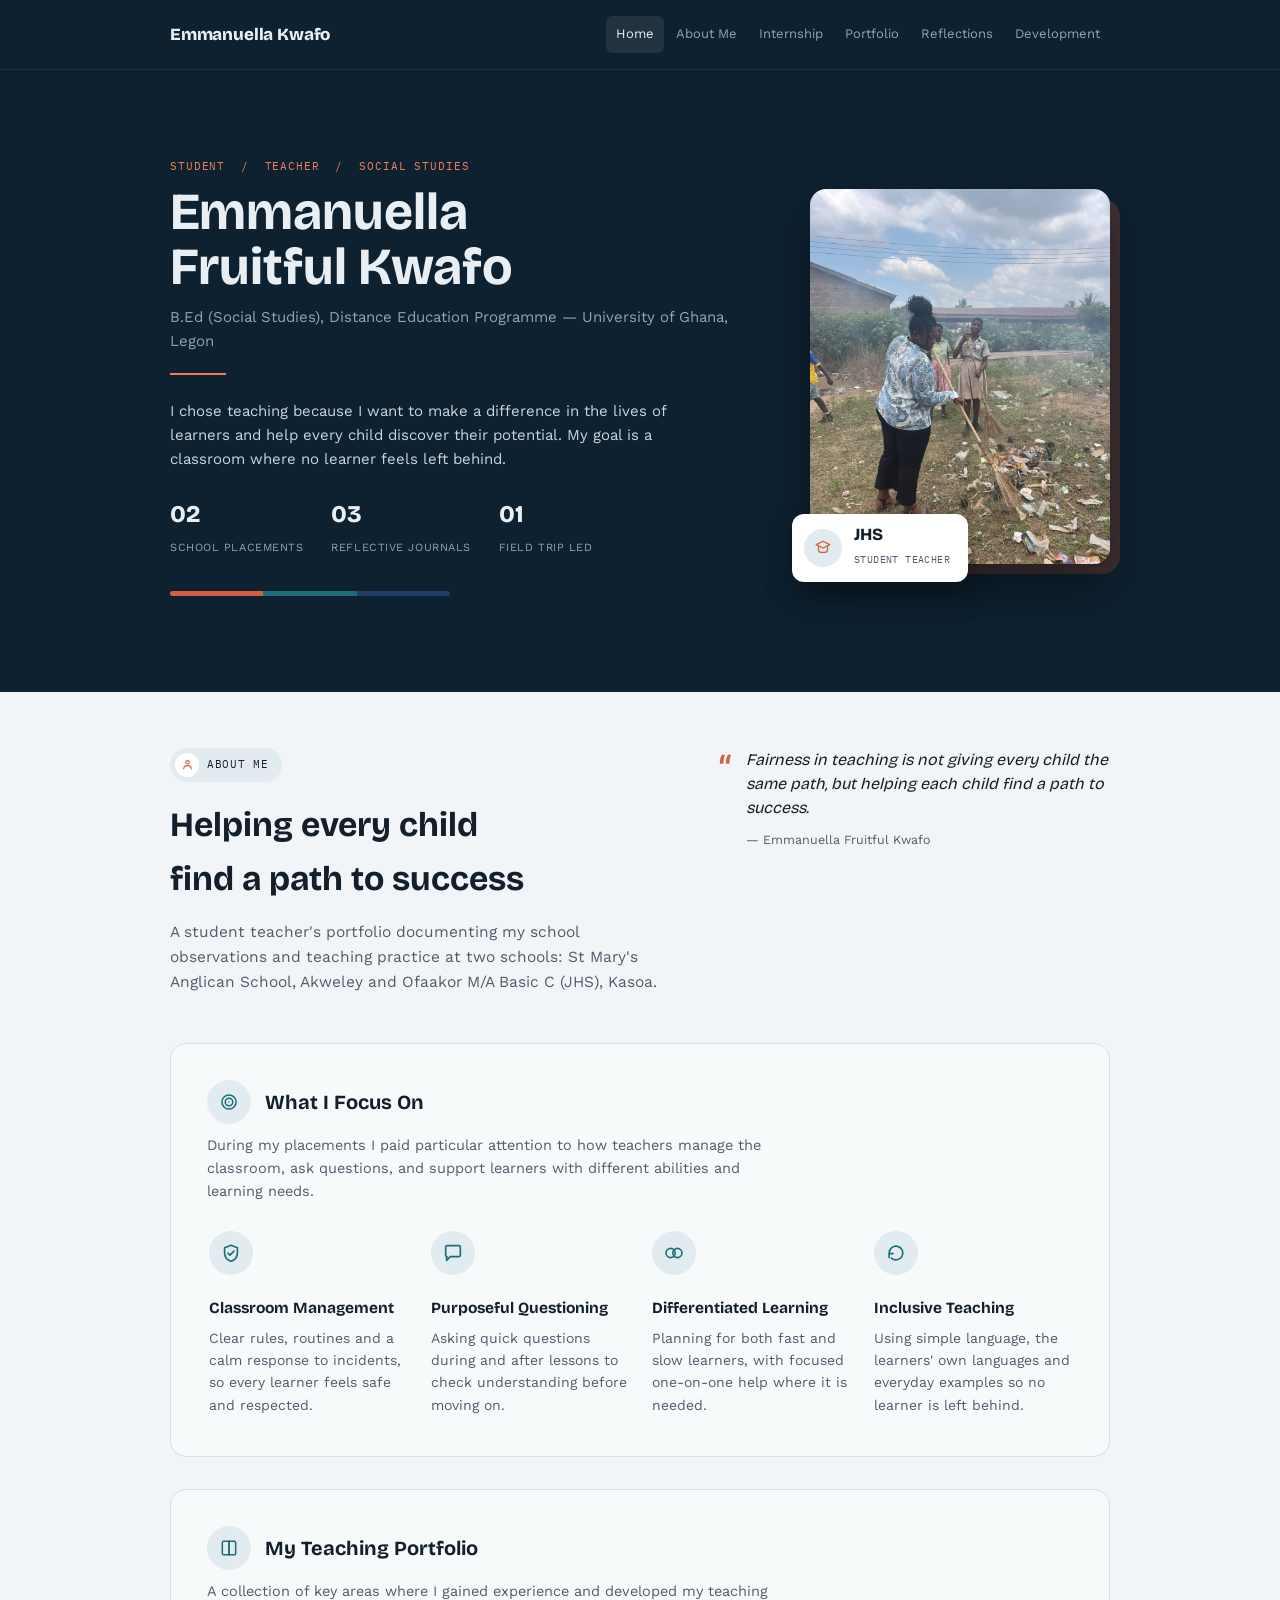
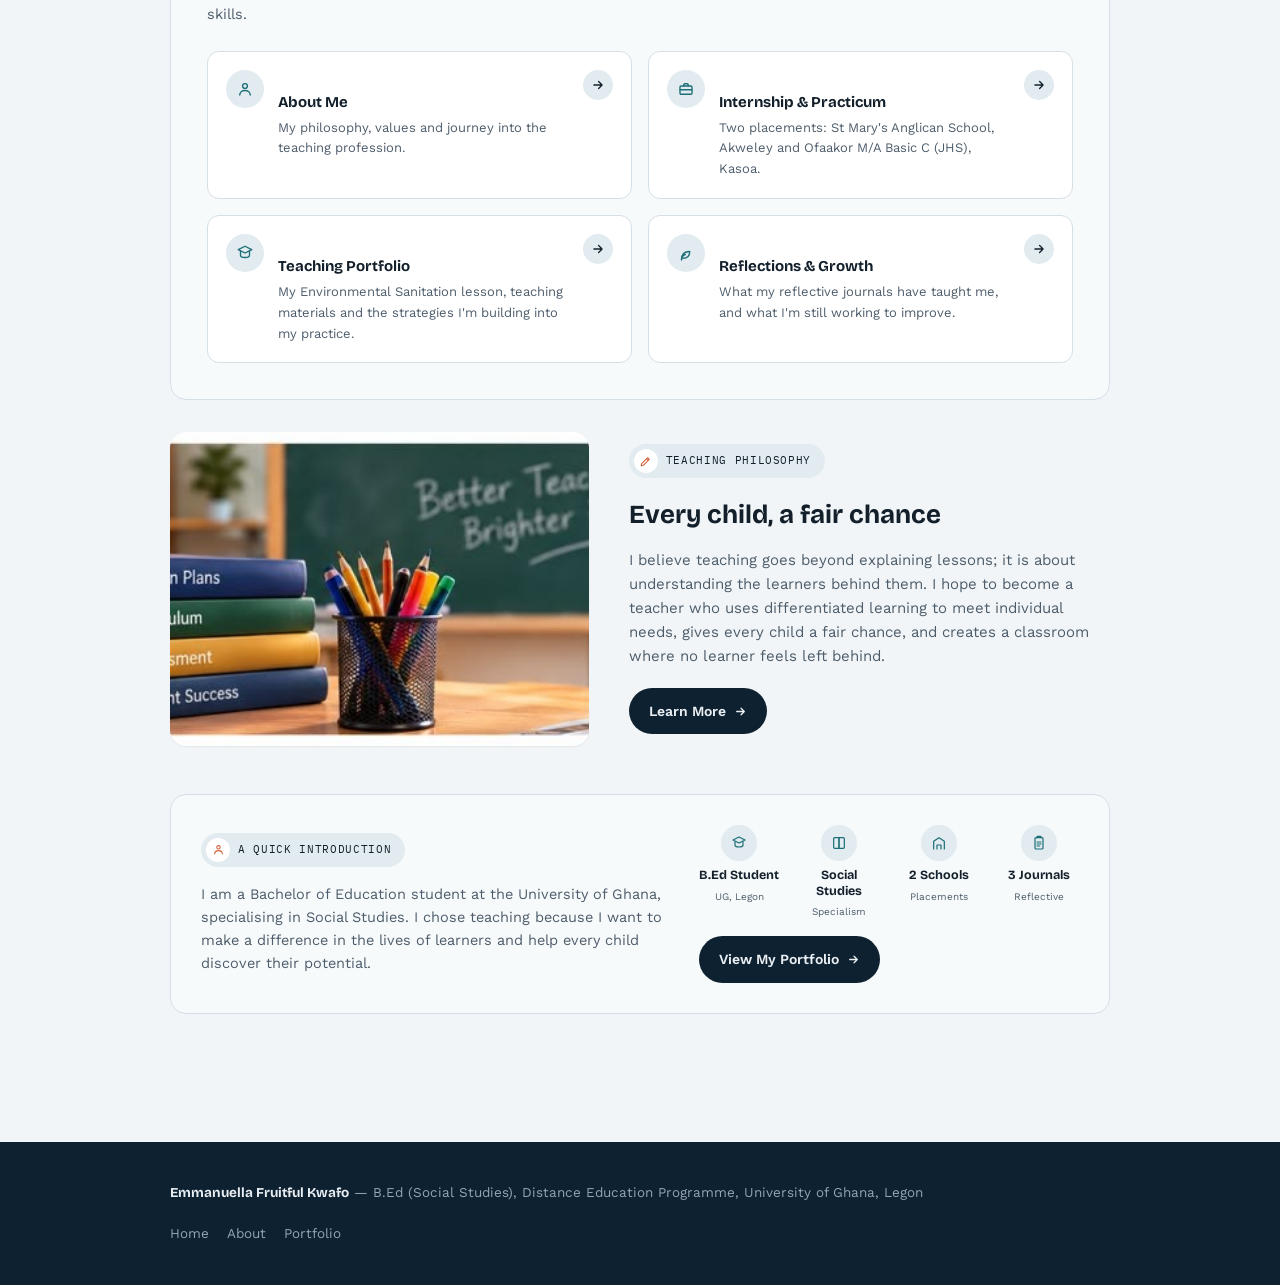
==== site/index.html @ 2ddaf3eb "First version of Emmanuella's portfolio" ====
<!doctype html>
<html lang="en">
<head>
<meta charset="UTF-8">
<meta name="viewport" content="width=device-width, initial-scale=1">
<title>Emmanuella Fruitful Kwafo — Home</title>
<meta name="description" content="Teaching e-portfolio of Emmanuella Fruitful Kwafo, B.Ed (Social Studies) student-teacher at the University of Ghana, Legon.">
<link rel="stylesheet" href="https://fonts.googleapis.com/css2?family=Bricolage+Grotesque:opsz,wght@12..96,500;12..96,700;12..96,800&family=Work+Sans:wght@400;500;600;700&family=IBM+Plex+Mono:wght@500&display=swap">
<link rel="stylesheet" href="styles.css">
</head>
<body>

<header class="site">
  <div class="container nav-row">
    <a class="brand" href="index.html">Emmanuella Kwafo</a>
    <button class="nav-toggle" id="navToggle" aria-expanded="false">Menu</button>
    <nav class="links" id="navLinks">
      <a href="index.html" class="active">Home</a>
      <a href="about.html">About Me</a>
      <a href="internship.html">Internship</a>
      <a href="portfolio.html">Portfolio</a>
      <a href="reflections.html">Reflections</a>
      <a href="development.html">Development</a>
    </nav>
  </div>
</header>

<section class="hero" id="siteHero">
  <div class="container hero-grid">
    <div>
      <span class="eyebrow">Student &nbsp;/&nbsp; Teacher &nbsp;/&nbsp; Social Studies</span>
      <h1>Emmanuella Fruitful Kwafo</h1>
      <p class="role">B.Ed (Social Studies), Distance Education Programme — University of Ghana, Legon</p>
      <div class="divider-rule"></div>
      <p class="pitch">I chose teaching because I want to make a difference in the lives of learners and help every child discover their potential. My goal is a classroom where no learner feels left behind.</p>
      <div class="stat-row">
        <div class="stat"><b>02</b><span>School Placements</span></div>
        <div class="stat"><b>03</b><span>Reflective Journals</span></div>
        <div class="stat"><b>01</b><span>Field Trip Led</span></div>
      </div>
      <div class="accentbar"><div style="background:var(--gold)"></div><div style="background:var(--green)"></div><div style="background:var(--maroon)"></div></div>
    </div>
    <div class="hero-photo-wrap">
      <img class="hero-photo" style="object-position:center 30%;" src="assets/clean-up-sweeping.jpg" alt="Emmanuella sweeping alongside a learner during an environmental sanitation field trip">
      <div class="hero-badge">
          <div class="badge-icon"><svg width="18" height="18" viewBox="0 0 24 24" fill="none" stroke="currentColor" stroke-width="1.8" stroke-linecap="round" stroke-linejoin="round"><path d="M12 3l9 4.5-9 4.5-9-4.5z"/><path d="M6 10v5c0 1.5 2.7 3 6 3s6-1.5 6-3v-5"/></svg></div>
          <div><b>JHS</b><span>Student Teacher</span></div>
        </div>
    </div>
  </div>
</section>

<main class="container home-page">
  <div class="page">

    <div class="block about-teaser-grid">
      <div>
        <div class="pill-eyebrow"><span class="pill-icon"><svg width="13" height="13" viewBox="0 0 24 24" fill="none" stroke="currentColor" stroke-width="2" stroke-linecap="round" stroke-linejoin="round"><circle cx="12" cy="8" r="3.2"/><path d="M5 20c0-3.5 3-6 7-6s7 2.5 7 6"/></svg></span>About Me</div>
        <h2 style="font-size:clamp(26px,4vw,34px);margin-bottom:14px;">Helping every child find a path to success</h2>
        <p style="color:var(--ink-muted);font-size:15.5px;max-width:56ch;">A student teacher's portfolio documenting my school observations and teaching practice at two schools: St Mary's Anglican School, Akweley and Ofaakor M/A Basic C (JHS), Kasoa.</p>
      </div>
      <div class="testimonial">
          <span class="quote-mark">&ldquo;</span>
          <div>
            <blockquote>Fairness in teaching is not giving every child the same path, but helping each child find a path to success.</blockquote>
            <cite>— Emmanuella Fruitful Kwafo</cite>
          </div>
        </div>
    </div>

    <div class="panel">
      <div class="panel-head">
        <div class="focus-icon"><svg width="20" height="20" viewBox="0 0 24 24" fill="none" stroke="currentColor" stroke-width="1.8" stroke-linecap="round" stroke-linejoin="round"><circle cx="12" cy="12" r="8.5"/><circle cx="12" cy="12" r="4.5"/><circle cx="12" cy="12" r=".8" fill="currentColor" stroke="none"/></svg></div>
        <h3>What I Focus On</h3>
      </div>
      <p class="panel-intro">During my placements I paid particular attention to how teachers manage the classroom, ask questions, and support learners with different abilities and learning needs.</p>
      <div class="focus-grid">
        <div class="focus-card">
          <div class="focus-icon"><svg width="22" height="22" viewBox="0 0 24 24" fill="none" stroke="currentColor" stroke-width="1.8" stroke-linecap="round" stroke-linejoin="round"><path d="M12 3.5l7 2.8v5.2c0 5-3 8.3-7 9.5-4-1.2-7-4.5-7-9.5V6.3z"/><path d="M8.8 12.2l2.1 2.1 4.3-4.3"/></svg></div>
          <h4>Classroom Management</h4>
          <p>Clear rules, routines and a calm response to incidents, so every learner feels safe and respected.</p>
        </div>
        <div class="focus-card">
          <div class="focus-icon"><svg width="22" height="22" viewBox="0 0 24 24" fill="none" stroke="currentColor" stroke-width="1.8" stroke-linecap="round" stroke-linejoin="round"><path d="M4 5.5A1.5 1.5 0 0 1 5.5 4h13A1.5 1.5 0 0 1 20 5.5v9A1.5 1.5 0 0 1 18.5 16H9l-4 4v-4H5.5A1.5 1.5 0 0 1 4 14.5z"/></svg></div>
          <h4>Purposeful Questioning</h4>
          <p>Asking quick questions during and after lessons to check understanding before moving on.</p>
        </div>
        <div class="focus-card">
          <div class="focus-icon"><svg width="22" height="22" viewBox="0 0 24 24" fill="none" stroke="currentColor" stroke-width="1.8" stroke-linecap="round" stroke-linejoin="round"><circle cx="8.3" cy="12" r="5"/><circle cx="15.7" cy="12" r="5"/></svg></div>
          <h4>Differentiated Learning</h4>
          <p>Planning for both fast and slow learners, with focused one-on-one help where it is needed.</p>
        </div>
        <div class="focus-card">
          <div class="focus-icon"><svg width="22" height="22" viewBox="0 0 24 24" fill="none" stroke="currentColor" stroke-width="1.8" stroke-linecap="round" stroke-linejoin="round"><path d="M4.5 12a7.5 7.5 0 1 1 2.4 5.5"/><path d="M4.5 17v-4.3h4.3"/></svg></div>
          <h4>Inclusive Teaching</h4>
          <p>Using simple language, the learners' own languages and everyday examples so no learner is left behind.</p>
        </div>
      </div>
    </div>

    <div class="panel">
      <div class="panel-head">
        <div class="focus-icon"><svg width="20" height="20" viewBox="0 0 24 24" fill="none" stroke="currentColor" stroke-width="1.8" stroke-linecap="round" stroke-linejoin="round"><path d="M4 5.5C4 4.7 4.7 4 5.5 4H12v16H5.5A1.5 1.5 0 0 1 4 18.5z"/><path d="M20 5.5c0-.8-.7-1.5-1.5-1.5H12v16h6.5a1.5 1.5 0 0 0 1.5-1.5z"/></svg></div>
        <h3>My Teaching Portfolio</h3>
      </div>
      <p class="panel-intro">A collection of key areas where I gained experience and developed my teaching skills.</p>
      <div class="link-grid">
        <a class="link-card" href="about.html">
          <div class="focus-icon"><svg width="18" height="18" viewBox="0 0 24 24" fill="none" stroke="currentColor" stroke-width="1.8" stroke-linecap="round" stroke-linejoin="round"><circle cx="12" cy="8" r="3.2"/><path d="M5 20c0-3.5 3-6 7-6s7 2.5 7 6"/></svg></div>
          <div class="link-body">
            <h4>About Me</h4>
            <p>My philosophy, values and journey into the teaching profession.</p>
          </div>
          <div class="link-arrow"><svg width="14" height="14" viewBox="0 0 24 24" fill="none" stroke="currentColor" stroke-width="2.2" stroke-linecap="round" stroke-linejoin="round"><path d="M5 12h13M13 6l6 6-6 6"/></svg></div>
        </a>
        <a class="link-card" href="internship.html">
          <div class="focus-icon"><svg width="18" height="18" viewBox="0 0 24 24" fill="none" stroke="currentColor" stroke-width="1.8" stroke-linecap="round" stroke-linejoin="round"><rect x="4" y="8" width="16" height="11" rx="1.5"/><path d="M9 8V6.5A1.5 1.5 0 0 1 10.5 5h3A1.5 1.5 0 0 1 15 6.5V8"/><path d="M4 13h16"/></svg></div>
          <div class="link-body">
            <h4>Internship &amp; Practicum</h4>
            <p>Two placements: St Mary's Anglican School, Akweley and Ofaakor M/A Basic C (JHS), Kasoa.</p>
          </div>
          <div class="link-arrow"><svg width="14" height="14" viewBox="0 0 24 24" fill="none" stroke="currentColor" stroke-width="2.2" stroke-linecap="round" stroke-linejoin="round"><path d="M5 12h13M13 6l6 6-6 6"/></svg></div>
        </a>
        <a class="link-card" href="portfolio.html">
          <div class="focus-icon"><svg width="18" height="18" viewBox="0 0 24 24" fill="none" stroke="currentColor" stroke-width="1.8" stroke-linecap="round" stroke-linejoin="round"><path d="M12 3l9 4.5-9 4.5-9-4.5z"/><path d="M6 10v5c0 1.5 2.7 3 6 3s6-1.5 6-3v-5"/></svg></div>
          <div class="link-body">
            <h4>Teaching Portfolio</h4>
            <p>My Environmental Sanitation lesson, teaching materials and the strategies I'm building into my practice.</p>
          </div>
          <div class="link-arrow"><svg width="14" height="14" viewBox="0 0 24 24" fill="none" stroke="currentColor" stroke-width="2.2" stroke-linecap="round" stroke-linejoin="round"><path d="M5 12h13M13 6l6 6-6 6"/></svg></div>
        </a>
        <a class="link-card" href="reflections.html">
          <div class="focus-icon"><svg width="18" height="18" viewBox="0 0 24 24" fill="none" stroke="currentColor" stroke-width="1.8" stroke-linecap="round" stroke-linejoin="round"><path d="M6 21c0-7 4-11 11-11 0 6-3 9-9 9"/><path d="M6 21c0-4 2-6 5-7"/></svg></div>
          <div class="link-body">
            <h4>Reflections &amp; Growth</h4>
            <p>What my reflective journals have taught me, and what I'm still working to improve.</p>
          </div>
          <div class="link-arrow"><svg width="14" height="14" viewBox="0 0 24 24" fill="none" stroke="currentColor" stroke-width="2.2" stroke-linecap="round" stroke-linejoin="round"><path d="M5 12h13M13 6l6 6-6 6"/></svg></div>
        </a>
      </div>
    </div>

    <div class="block philosophy-split">
      <img class="philosophy-photo" src="assets/philosophy-books-chalkboard.jpg" alt="Stack of teaching books, a pencil cup, and a chalkboard reading Better Teachers Brighter Futures">
      <div>
        <div class="pill-eyebrow"><span class="pill-icon"><svg width="13" height="13" viewBox="0 0 24 24" fill="none" stroke="currentColor" stroke-width="2" stroke-linecap="round" stroke-linejoin="round"><path d="M4 20l1-4L16 5l3 3L8 19l-4 1z"/><path d="M14 7l3 3"/></svg></span>Teaching Philosophy</div>
        <h3 style="font-size:clamp(22px,3.2vw,26px);margin-bottom:12px;">Every child, a fair chance</h3>
        <p style="color:var(--ink-muted);font-size:15px;max-width:52ch;margin-bottom:20px;">I believe teaching goes beyond explaining lessons; it is about understanding the learners behind them. I hope to become a teacher who uses differentiated learning to meet individual needs, gives every child a fair chance, and creates a classroom where no learner feels left behind.</p>
        <a class="btn-dark" href="about.html">Learn More <svg width="13" height="13" viewBox="0 0 24 24" fill="none" stroke="currentColor" stroke-width="2.4" stroke-linecap="round" stroke-linejoin="round"><path d="M5 12h13M13 6l6 6-6 6"/></svg></a>
      </div>
    </div>

    <div class="block intro-bar">
      <div class="intro-text">
        <div class="pill-eyebrow"><span class="pill-icon"><svg width="13" height="13" viewBox="0 0 24 24" fill="none" stroke="currentColor" stroke-width="2" stroke-linecap="round" stroke-linejoin="round"><circle cx="12" cy="8" r="3.2"/><path d="M5 20c0-3.5 3-6 7-6s7 2.5 7 6"/></svg></span>A Quick Introduction</div>
        <p style="font-size:14.5px;color:var(--ink-muted);max-width:56ch;">I am a Bachelor of Education student at the University of Ghana, specialising in Social Studies. I chose teaching because I want to make a difference in the lives of learners and help every child discover their potential.</p>
      </div>
      <div class="intro-side">
        <div class="mini-stats">
          <div class="mini-stat">
            <div class="focus-icon"><svg width="16" height="16" viewBox="0 0 24 24" fill="none" stroke="currentColor" stroke-width="1.8" stroke-linecap="round" stroke-linejoin="round"><path d="M12 3l9 4.5-9 4.5-9-4.5z"/><path d="M6 10v5c0 1.5 2.7 3 6 3s6-1.5 6-3v-5"/></svg></div>
            <b>B.Ed Student</b><span>UG, Legon</span>
          </div>
          <div class="mini-stat">
            <div class="focus-icon"><svg width="16" height="16" viewBox="0 0 24 24" fill="none" stroke="currentColor" stroke-width="1.8" stroke-linecap="round" stroke-linejoin="round"><path d="M4 5.5C4 4.7 4.7 4 5.5 4H12v16H5.5A1.5 1.5 0 0 1 4 18.5z"/><path d="M20 5.5c0-.8-.7-1.5-1.5-1.5H12v16h6.5a1.5 1.5 0 0 0 1.5-1.5z"/></svg></div>
            <b>Social Studies</b><span>Specialism</span>
          </div>
          <div class="mini-stat">
            <div class="focus-icon"><svg width="16" height="16" viewBox="0 0 24 24" fill="none" stroke="currentColor" stroke-width="1.8" stroke-linecap="round" stroke-linejoin="round"><path d="M4 21V9.5L12 4l8 5.5V21"/><path d="M9 21v-6h6v6"/></svg></div>
            <b>2 Schools</b><span>Placements</span>
          </div>
          <div class="mini-stat">
            <div class="focus-icon"><svg width="16" height="16" viewBox="0 0 24 24" fill="none" stroke="currentColor" stroke-width="1.8" stroke-linecap="round" stroke-linejoin="round"><rect x="6" y="4" width="12" height="17" rx="1.5"/><path d="M9 4V3a1 1 0 0 1 1-1h4a1 1 0 0 1 1 1v1"/><path d="M9 10.5h6M9 13.5h6M9 16.5h4"/></svg></div>
            <b>3 Journals</b><span>Reflective</span>
          </div>
        </div>
        <a class="btn-dark" href="portfolio.html">View My Portfolio <svg width="13" height="13" viewBox="0 0 24 24" fill="none" stroke="currentColor" stroke-width="2.4" stroke-linecap="round" stroke-linejoin="round"><path d="M5 12h13M13 6l6 6-6 6"/></svg></a>
      </div>
    </div>
  </div>
</main>

<footer class="site">
  <div class="container">
    <div><strong>Emmanuella Fruitful Kwafo</strong> — B.Ed (Social Studies), Distance Education Programme, University of Ghana, Legon</div>
    <div class="foot-links">
      <a href="index.html">Home</a>
      <a href="about.html">About</a>
      <a href="portfolio.html">Portfolio</a>
    </div>
  </div>
</footer>

<script>
(function(){
  var navToggle = document.getElementById("navToggle");
  var navEl = document.getElementById("navLinks");
  navToggle.addEventListener("click", function(){
    var open = navEl.classList.toggle("open");
    navToggle.setAttribute("aria-expanded", open ? "true" : "false");
  });
})();
</script>
</body>
</html>
---- site/styles.css ----
:root{
  --bg:#F1F5F7;
  --surface:#FFFFFF;
  --surface-2:#F7FAFB;
  --ink:#13202B;
  --ink-muted:#4E5D6B;
  --border:#D5DFE6;
  --gold:#D4603D;
  --green:#1D6E77;
  --maroon:#233D6B;
  --header-bg:#0E2131;
  --header-text:#E8EEF2;
  --header-text-muted:#93A5B4;
  --chip-bg:#E1EBF0;
  --shadow: 0 1px 2px rgba(20,18,10,.06);
  --font-display: "Bricolage Grotesque", system-ui, sans-serif;
  --font-body: "Work Sans", system-ui, sans-serif;
  --font-mono: "IBM Plex Mono", monospace;
}
@media (prefers-color-scheme: dark){
  :root:not([data-theme="light"]){
    --bg:#0D161C;
    --surface:#132029;
    --surface-2:#17262F;
    --ink:#E8EEF2;
    --ink-muted:#97A9B7;
    --border:#253844;
    --gold:#F07E5A;
    --green:#55B3BB;
    --maroon:#8FA9DA;
    --header-bg:#08121A;
    --header-text:#E8EEF2;
    --header-text-muted:#7F93A3;
    --chip-bg:#1B2C37;
    --shadow: 0 1px 2px rgba(0,0,0,.4);
  }
}
:root[data-theme="dark"]{
  --bg:#0D161C;
  --surface:#132029;
  --surface-2:#17262F;
  --ink:#E8EEF2;
  --ink-muted:#97A9B7;
  --border:#253844;
  --gold:#F07E5A;
  --green:#55B3BB;
  --maroon:#8FA9DA;
  --header-bg:#08121A;
  --header-text:#E8EEF2;
  --header-text-muted:#7F93A3;
  --chip-bg:#1B2C37;
  --shadow: 0 1px 2px rgba(0,0,0,.4);
}
*{box-sizing:border-box;}
html{scroll-behavior:smooth;}
body{
  margin:0;
  background:var(--bg);
  color:var(--ink);
  font-family:var(--font-body);
  line-height:1.6;
}
img{max-width:100%;}
a{color:inherit;}
[hidden]{display:none!important;}
.container{max-width:980px;margin:0 auto;padding-inline:20px;}
h1,h2,h3{font-family:var(--font-display);font-weight:700;text-wrap:balance;margin:0;}
p{margin:0;}
.eyebrow{
  font-family:var(--font-mono);
  font-size:11px;
  letter-spacing:.08em;
  text-transform:uppercase;
}

/* header */
header.site{
  background:var(--header-bg);
  color:var(--header-text);
  position:sticky;
  top:0;
  z-index:20;
  border-bottom:1px solid rgba(255,255,255,.08);
}
.nav-row{
  display:flex;
  align-items:center;
  justify-content:space-between;
  padding-block:16px;
  gap:16px;
}
.brand{
  font-family:var(--font-display);
  font-weight:800;
  font-size:17px;
  letter-spacing:-.01em;
  text-decoration:none;
  color:var(--header-text);
  white-space:nowrap;
}
nav.links{display:flex;gap:2px;flex-wrap:nowrap;}
nav.links a{
  font-size:13px;
  text-decoration:none;
  color:var(--header-text-muted);
  padding:8px 10px;
  border-radius:6px;
  white-space:nowrap;
  transition:color .15s, background .15s;
}
nav.links a:hover{color:var(--header-text);}
nav.links a.active{color:var(--header-text);background:rgba(255,255,255,.08);}
.nav-toggle{
  display:none;
  background:none;
  border:1px solid rgba(255,255,255,.2);
  color:var(--header-text);
  border-radius:6px;
  padding:8px 10px;
  font-size:13px;
  font-family:var(--font-mono);
}
@media (max-width:900px){
  nav.links{
    display:none;
    width:100%;
    flex-direction:column;
    flex-wrap:wrap;
    gap:2px;
    padding-bottom:14px;
  }
  nav.links a{white-space:normal;}
  nav.links.open{display:flex;}
  .nav-toggle{display:block;}
  .nav-row{flex-wrap:wrap;}
}

/* hero */
.hero{
  background:var(--header-bg);
  color:var(--header-text);
  padding-block:clamp(48px,8vw,88px) clamp(56px,9vw,96px);
  overflow:clip;
}
.hero-grid{
  display:grid;
  grid-template-columns:1.15fr auto;
  gap:clamp(32px,6vw,64px);
  align-items:center;
}
@media (max-width:700px){.hero-grid{grid-template-columns:1fr;}.hero-photo-wrap{order:-1;margin-inline:auto;}}
.hero-photo-wrap{
  position:relative;
  width:min(300px,72vw);
  flex-shrink:0;
}
.hero-photo-wrap::before{
  content:"";
  position:absolute;
  inset:10px -10px -10px 10px;
  background:color-mix(in srgb, var(--gold) 25%, transparent);
  border-radius:18px;
  z-index:0;
}
.hero-photo{
  position:relative;
  z-index:1;
  display:block;
  width:100%;
  aspect-ratio:4/5;
  object-fit:cover;
  object-position:top center;
  border-radius:16px;
  box-shadow:0 24px 48px rgba(0,0,0,.4);
}
.hero-badge{
  position:absolute;
  z-index:2;
  left:-18px;
  bottom:-18px;
  display:flex;
  align-items:center;
  gap:12px;
  background:var(--surface);
  color:var(--ink);
  padding:12px 18px 12px 12px;
  border-radius:12px;
  box-shadow:0 14px 28px rgba(0,0,0,.3);
  max-width:210px;
}
.hero-badge .badge-icon{
  width:38px;height:38px;border-radius:50%;flex-shrink:0;
  background:var(--chip-bg);color:var(--gold);
  display:flex;align-items:center;justify-content:center;
}
.hero-badge b{display:block;font-family:var(--font-display);font-size:17px;font-weight:800;line-height:1.1;}
.hero-badge span{font-size:10px;font-family:var(--font-mono);text-transform:uppercase;letter-spacing:.04em;color:var(--ink-muted);}
.hero .eyebrow{color:#F07E5A;margin-bottom:10px;display:block;}
.hero h1{font-size:clamp(32px,5.5vw,52px);line-height:1.05;margin-bottom:10px;}
.hero .role{font-size:15px;color:var(--header-text-muted);margin-bottom:20px;}
.hero .pitch{max-width:56ch;font-size:15px;color:#CBD6DE;margin-bottom:24px;}
.divider-rule{height:2px;width:56px;background:#F07E5A;margin-bottom:24px;}
.stat-row{display:flex;gap:28px;flex-wrap:wrap;}
.stat b{display:block;font-family:var(--font-display);font-size:24px;font-weight:800;}
.stat span{font-size:11px;color:var(--header-text-muted);text-transform:uppercase;letter-spacing:.05em;}
.accentbar{display:flex;height:5px;margin-top:32px;border-radius:3px;overflow:hidden;max-width:280px;}
.accentbar div{flex:1;}

/* page body */
main{padding-block:56px 80px;}
.page-head{margin-bottom:40px;max-width:70ch;}
.page-head .eyebrow{color:var(--gold);margin-bottom:10px;display:block;}
.page-head h2{font-size:clamp(26px,4vw,34px);margin-bottom:12px;}
.page-head p{color:var(--ink-muted);font-size:15.5px;}

.block{margin-bottom:48px;}
.block h3{font-size:19px;margin-bottom:14px;}
.block .body-text{max-width:68ch;color:var(--ink);font-size:15.5px;}
.block .body-text + .body-text{margin-top:14px;}
.pull{
  border-left:3px solid var(--gold);
  padding:2px 0 2px 20px;
  margin:20px 0;
  max-width:60ch;
  font-family:var(--font-display);
  font-weight:500;
  font-size:19px;
  line-height:1.45;
  color:var(--ink);
}

.two-col{display:grid;grid-template-columns:1fr 1fr;gap:32px;}
@media (max-width:700px){.two-col{grid-template-columns:1fr;}}
.card{
  background:var(--surface);
  border:1px solid var(--border);
  border-radius:10px;
  padding:22px 24px;
  box-shadow:var(--shadow);
}
.card h4{font-family:var(--font-display);font-size:16px;margin:0 0 8px;font-weight:700;}
.card p{font-size:14.5px;color:var(--ink-muted);}

ul.plain{margin:0;padding:0;list-style:none;display:flex;flex-direction:column;gap:10px;}
ul.plain li{
  font-size:15px;
  padding-left:20px;
  position:relative;
}
ul.plain li::before{
  content:"";
  position:absolute;left:0;top:9px;
  width:6px;height:6px;border-radius:50%;
  background:var(--green);
}

.chip-row{display:flex;flex-wrap:wrap;gap:8px;}
.chip{
  font-family:var(--font-mono);
  font-size:12px;
  background:var(--chip-bg);
  border:1px solid var(--border);
  padding:6px 12px;
  border-radius:20px;
  color:var(--ink);
}

.grid-cards{display:grid;grid-template-columns:repeat(auto-fill,minmax(220px,1fr));gap:18px;}

.focus-grid{display:grid;grid-template-columns:repeat(auto-fit,minmax(200px,1fr));gap:20px;}
.focus-card{padding:4px 2px;}
.focus-icon{
  width:44px;height:44px;
  border-radius:50%;
  background:var(--chip-bg);
  display:flex;align-items:center;justify-content:center;
  margin-bottom:16px;
  color:var(--green);
}
.focus-card h4{font-family:var(--font-display);font-size:15.5px;margin-bottom:6px;}
.focus-card p{font-size:14px;color:var(--ink-muted);}

/* home redesign */
.home-page{--ink-muted:#4E5D6B;}
@media (prefers-color-scheme: dark){:root:not([data-theme="light"]) .home-page{--ink-muted:#97A9B7;}}
:root[data-theme="dark"] .home-page{--ink-muted:#97A9B7;}
.pill-eyebrow{
  display:inline-flex;align-items:center;gap:8px;
  background:var(--chip-bg);
  border-radius:20px;
  padding:5px 14px 5px 5px;
  font-family:var(--font-mono);
  font-size:11px;letter-spacing:.06em;text-transform:uppercase;
  color:var(--ink);
  margin-bottom:16px;
}
.pill-eyebrow .pill-icon{
  width:24px;height:24px;border-radius:50%;
  background:var(--surface);
  display:flex;align-items:center;justify-content:center;
  color:var(--gold);
}
.panel{
  background:var(--surface-2);
  border:1px solid var(--border);
  border-radius:16px;
  padding:clamp(24px,4vw,36px);
  margin-bottom:32px;
}
.panel-head{display:flex;align-items:center;gap:14px;margin-bottom:10px;}
.panel-head .focus-icon{margin-bottom:0;flex-shrink:0;}
.panel-head h3{font-size:20px;}
.panel-intro{color:var(--ink-muted);font-size:14.5px;max-width:64ch;margin-bottom:24px;}
.testimonial{display:flex;gap:14px;align-items:flex-start;}
.testimonial .quote-mark{font-family:var(--font-display);font-size:42px;color:var(--gold);line-height:.6;flex-shrink:0;margin-top:10px;}
.testimonial blockquote{margin:0;font-family:var(--font-display);font-style:italic;font-size:16px;line-height:1.5;color:var(--ink);}
.testimonial cite{display:block;margin-top:10px;font-style:normal;font-size:12.5px;color:var(--ink-muted);}
.about-teaser-grid{display:grid;grid-template-columns:1.3fr 1fr;gap:40px;align-items:start;}
@media (max-width:760px){.about-teaser-grid{grid-template-columns:1fr;}}
.link-grid{display:grid;grid-template-columns:1fr 1fr;gap:16px;}
@media (max-width:700px){.link-grid{grid-template-columns:1fr;}}
.link-card{
  display:flex;align-items:flex-start;gap:14px;
  background:var(--surface);border:1px solid var(--border);border-radius:12px;
  padding:18px;text-decoration:none;color:inherit;
  transition:border-color .15s;
}
.link-card:hover{border-color:var(--gold);}
.link-card .focus-icon{margin-bottom:0;flex-shrink:0;width:38px;height:38px;}
.link-card .link-body{flex:1;}
.link-card .link-body h4{font-family:var(--font-display);font-size:15px;margin-bottom:4px;font-weight:700;}
.link-card .link-body p{font-size:13px;color:var(--ink-muted);}
.link-card .link-arrow{
  width:30px;height:30px;border-radius:50%;background:var(--chip-bg);
  display:flex;align-items:center;justify-content:center;color:var(--ink);flex-shrink:0;
}
.philosophy-split{display:grid;grid-template-columns:1fr 1.15fr;gap:40px;align-items:center;}
@media (max-width:700px){.philosophy-split{grid-template-columns:1fr;}}
.philosophy-photo{width:100%;aspect-ratio:4/3;object-fit:cover;border-radius:16px;box-shadow:var(--shadow);display:block;}
.philosophy-photo.is-placeholder{
  display:flex;align-items:center;justify-content:center;flex-direction:column;gap:8px;
  background:var(--chip-bg);color:var(--ink-muted);font-family:var(--font-mono);font-size:11px;text-transform:uppercase;letter-spacing:.05em;text-align:center;padding:20px;
}
.btn-dark{
  display:inline-flex;align-items:center;gap:8px;
  background:var(--header-bg);color:var(--header-text);
  font-family:var(--font-body);font-weight:600;font-size:14px;
  padding:12px 20px;border-radius:24px;text-decoration:none;
  transition:opacity .15s;
}
.btn-dark:hover{opacity:.85;}
.intro-bar{
  display:flex;flex-wrap:wrap;gap:28px;align-items:center;justify-content:space-between;
  background:var(--surface-2);border:1px solid var(--border);border-radius:16px;
  padding:clamp(22px,4vw,30px);
}
.intro-bar .intro-text{flex:2;min-width:260px;}
.intro-bar .intro-side{display:flex;flex-direction:column;gap:16px;align-items:flex-start;}
.mini-stats{display:flex;gap:20px;flex-wrap:wrap;}
.mini-stat{display:flex;flex-direction:column;align-items:center;gap:6px;text-align:center;width:80px;}
.mini-stat .focus-icon{width:36px;height:36px;margin-bottom:0;}
.mini-stat b{font-family:var(--font-display);font-size:12.5px;font-weight:700;line-height:1.25;}
.mini-stat span{font-size:10px;color:var(--ink-muted);}
.tagline-script{
  font-family:"Caveat",cursive;
  font-weight:700;
  font-size:clamp(22px,3vw,28px);
  color:var(--gold);
  line-height:1.1;
  margin-top:18px;
}
.signature{
  font-family:"Caveat",cursive;
  font-weight:700;
  font-size:26px;
  color:var(--gold);
  margin-top:16px;
}
.photo-ticks{position:absolute;top:-10px;right:-30px;color:var(--gold);opacity:.85;}

.stat-trio{display:flex;}
.stat-trio-item{flex:1;display:flex;flex-direction:column;align-items:center;gap:8px;text-align:center;padding:0 12px;border-right:1px solid var(--border);}
.stat-trio-item:last-child{border-right:none;}
.stat-trio-item .focus-icon{margin-bottom:0;}
.stat-trio-item b{font-family:var(--font-display);font-size:16px;font-weight:700;}
.stat-trio-item span{font-size:11.5px;color:var(--ink-muted);}

.skill-grid{display:grid;grid-template-columns:1fr 1fr;gap:10px;}
@media (max-width:500px){.skill-grid{grid-template-columns:1fr;}}
.skill-chip{display:inline-flex;align-items:center;gap:10px;background:var(--chip-bg);border-radius:24px;padding:6px 16px 6px 6px;font-size:13.5px;}
.skill-chip .chip-ico{width:26px;height:26px;border-radius:50%;background:var(--surface);display:flex;align-items:center;justify-content:center;color:var(--gold);flex-shrink:0;}

.edu-row{display:flex;flex-wrap:wrap;gap:32px;align-items:center;}
.edu-row .edu-info{display:flex;gap:14px;align-items:flex-start;flex:1;min-width:220px;}
.edu-row .edu-info .focus-icon{width:48px;height:48px;flex-shrink:0;margin-bottom:0;}
.edu-row .edu-info h4{font-family:var(--font-display);font-size:16px;margin-bottom:4px;}
.edu-row .edu-info p{font-size:13.5px;color:var(--ink-muted);line-height:1.5;}
.edu-row .testimonial{flex:1.2;min-width:240px;border-left:1px solid var(--border);padding-left:28px;}
@media (max-width:640px){.edu-row .testimonial{border-left:none;padding-left:0;}}

.page-head-split{display:flex;flex-wrap:wrap;justify-content:space-between;align-items:center;gap:24px;margin-bottom:40px;}
.page-head-split .head-text{flex:1;min-width:260px;}
.page-head-split .head-text h2{font-size:clamp(28px,4.4vw,38px);margin:12px 0 14px;}
.page-head-split .head-text p{color:var(--ink-muted);font-size:15px;max-width:60ch;}
.icon-blob{
  position:relative;
  background:var(--chip-bg);
  border-radius:42% 58% 63% 37% / 41% 44% 56% 59%;
  width:150px;height:130px;
  flex-shrink:0;
  display:flex;align-items:center;justify-content:center;
  color:var(--ink);
}

.profile-card{display:grid;grid-template-columns:1fr 1fr;gap:32px;align-items:stretch;background:var(--surface-2);border:1px solid var(--border);border-radius:16px;padding:clamp(22px,4vw,30px);margin-bottom:32px;}
@media (max-width:700px){.profile-card{grid-template-columns:1fr;}}
.profile-card h3{font-size:20px;margin:10px 0 2px;}
.profile-card .profile-sub{font-size:13.5px;color:var(--ink-muted);}
.profile-list{display:flex;flex-direction:column;gap:14px;margin-top:18px;padding-top:18px;border-top:1px solid var(--border);}
.profile-list .info-row{display:flex;align-items:center;gap:12px;}
.profile-list .info-row .focus-icon{width:32px;height:32px;margin-bottom:0;flex-shrink:0;}
.profile-list .info-row .label{font-size:10.5px;color:var(--ink-muted);text-transform:uppercase;letter-spacing:.04em;display:block;}
.profile-list .info-row .value{font-size:14px;font-weight:600;}
.photo-quote{position:relative;border-radius:14px;overflow:hidden;min-height:220px;}
.photo-quote img{width:100%;height:100%;object-fit:cover;display:block;}
.photo-quote.is-placeholder{
  background:var(--chip-bg);display:flex;flex-direction:column;align-items:center;justify-content:center;gap:8px;
  color:var(--ink-muted);font-family:var(--font-mono);font-size:11px;text-transform:uppercase;letter-spacing:.05em;text-align:center;padding:20px;
}
.photo-quote .quote-overlay{
  position:absolute;left:0;right:0;bottom:0;
  background:linear-gradient(0deg, rgba(8,18,26,.88), rgba(8,18,26,0));
  padding:28px 18px 16px;
  color:#EEF3F6;
  font-family:var(--font-display);font-style:italic;font-size:13.5px;line-height:1.5;
}

.page-photo-hero{display:grid;grid-template-columns:1fr 300px;gap:40px;align-items:center;margin-bottom:40px;}
@media (max-width:760px){.page-photo-hero{grid-template-columns:1fr;}.page-photo-hero .photo-col{order:-1;margin-inline:auto;}}
.page-photo-hero .photo-col{position:relative;width:100%;max-width:300px;}
.page-hero-photo{width:100%;aspect-ratio:4/5;object-fit:cover;object-position:top center;border-radius:16px;box-shadow:var(--shadow);display:block;}
.page-hero-photo.is-placeholder{display:flex;flex-direction:column;align-items:center;justify-content:center;gap:8px;background:var(--chip-bg);color:var(--ink-muted);font-family:var(--font-mono);font-size:11px;text-transform:uppercase;letter-spacing:.05em;text-align:center;padding:20px;}

.panel-with-photo{display:flex;flex-wrap:wrap;gap:28px;align-items:flex-start;}
.panel-with-photo .panel-main{flex:2;min-width:260px;}
.panel-with-photo .panel-photo{flex:1;min-width:160px;max-width:220px;border-radius:14px;overflow:hidden;aspect-ratio:4/3;box-shadow:var(--shadow);}
.panel-with-photo .panel-photo img{width:100%;height:100%;object-fit:cover;display:block;}

.evidence-grid{display:grid;grid-template-columns:repeat(auto-fit,minmax(150px,1fr));gap:16px;}
.video-feature{display:flex;flex-wrap:wrap;gap:28px;align-items:center;}
.video-feature video{flex:3;min-width:260px;width:100%;aspect-ratio:16/9;border-radius:14px;background:#000;box-shadow:var(--shadow);display:block;}
.video-feature .video-caption{flex:2;min-width:220px;}
.video-feature .evidence-tag{display:block;font-family:var(--font-mono);font-size:11px;text-transform:uppercase;letter-spacing:.05em;color:var(--ink-muted);margin-bottom:10px;}

.evidence-card{background:var(--surface);border:1px solid var(--border);border-radius:12px;overflow:hidden;box-shadow:var(--shadow);}
.evidence-card .evidence-photo{width:100%;aspect-ratio:4/3;object-fit:cover;display:block;}
.evidence-card .evidence-photo.is-placeholder{
  display:flex;flex-direction:column;align-items:center;justify-content:center;gap:6px;
  background:var(--chip-bg);color:var(--ink-muted);font-family:var(--font-mono);font-size:10px;text-transform:uppercase;letter-spacing:.05em;text-align:center;padding:14px;
}
.evidence-card .evidence-body{padding:14px 16px;}
.evidence-card .evidence-body h4{font-family:var(--font-display);font-size:14.5px;margin-bottom:2px;}
.evidence-card .evidence-body .evidence-tag{font-size:12px;color:var(--ink-muted);margin-bottom:12px;display:block;}
.evidence-card .evidence-view{
  display:inline-flex;align-items:center;justify-content:center;gap:6px;width:100%;
  background:var(--chip-bg);color:var(--ink);font-size:12.5px;font-weight:600;
  padding:8px;border-radius:8px;text-decoration:none;box-sizing:border-box;
}

.toolkit-cloud{position:relative;background:var(--chip-bg);border-radius:12px;padding:20px 22px 60px;}
.toolkit-cloud .tagline-script{position:absolute;right:22px;bottom:14px;margin-top:0;text-align:right;}

.growth-split{display:grid;grid-template-columns:1.3fr 1fr;gap:28px;align-items:stretch;}
@media (max-width:760px){.growth-split{grid-template-columns:1fr;}}
.growth-photo{width:100%;height:100%;min-height:220px;object-fit:cover;border-radius:14px;box-shadow:var(--shadow);display:block;}
.growth-photo.is-placeholder{display:flex;flex-direction:column;align-items:center;justify-content:center;gap:8px;background:var(--chip-bg);color:var(--ink-muted);font-family:var(--font-mono);font-size:11px;text-transform:uppercase;letter-spacing:.05em;text-align:center;padding:20px;}
.quote-box{background:var(--chip-bg);border-radius:10px;padding:18px 20px;margin-top:18px;}
.quote-box p{font-family:var(--font-display);font-style:italic;font-size:14.5px;line-height:1.5;color:var(--ink);margin-bottom:8px;}
.quote-box span{font-size:12px;color:var(--ink-muted);}

.icon-pastel-1{background:color-mix(in srgb, var(--green) 20%, var(--surface));color:var(--green);}
.icon-pastel-2{background:color-mix(in srgb, var(--gold) 22%, var(--surface));color:var(--gold);}
.icon-pastel-3{background:color-mix(in srgb, var(--maroon) 20%, var(--surface));color:var(--maroon);}

.reflect-hero-side{display:flex;align-items:center;gap:16px;}
.reflect-quote{font-family:"Caveat",cursive;font-weight:700;font-size:21px;color:var(--gold);line-height:1.25;text-align:center;max-width:150px;transform:rotate(-4deg);flex-shrink:0;}

.journal-card{background:var(--surface);border:1px solid var(--border);border-radius:12px;padding:18px;}
.week-badge{display:inline-block;font-family:var(--font-mono);font-size:10px;font-weight:700;text-transform:uppercase;letter-spacing:.04em;padding:4px 10px;border-radius:20px;margin-bottom:12px;}
.journal-card h4{font-family:var(--font-display);font-size:15px;margin-bottom:8px;}
.journal-card p{font-size:13.5px;color:var(--ink-muted);margin-bottom:14px;}
.journal-date{display:flex;align-items:center;gap:6px;font-size:11.5px;color:var(--ink-muted);}

.flanked-quote{display:flex;align-items:center;gap:24px;}
.flanked-quote .leaf-deco{color:var(--gold);opacity:.8;flex-shrink:0;}
.flanked-quote .blob-deco{
  width:70px;height:70px;flex-shrink:0;position:relative;
  background:var(--chip-bg);border-radius:42% 58% 63% 37% / 41% 44% 56% 59%;
}
.flanked-quote .blob-deco .photo-ticks{top:-10px;right:-16px;}
@media (max-width:600px){.flanked-quote{flex-wrap:wrap;justify-content:center;}}

.numbered-list{display:flex;flex-direction:column;gap:20px;}
.numbered-item{display:flex;gap:16px;align-items:flex-start;}
.numbered-item .num-badge{width:40px;height:40px;border-radius:50%;background:var(--chip-bg);display:flex;align-items:center;justify-content:center;font-family:var(--font-display);font-weight:700;font-size:14px;color:var(--gold);flex-shrink:0;}
.numbered-item h4{font-family:var(--font-display);font-size:15px;margin-bottom:4px;}
.numbered-item p{font-size:13.5px;color:var(--ink-muted);}

.progress-list{display:flex;flex-direction:column;gap:14px;}
.progress-item{display:flex;gap:14px;align-items:flex-start;background:var(--surface);border:1px solid var(--border);border-radius:10px;padding:14px 16px;}
.progress-item .focus-icon{width:40px;height:40px;flex-shrink:0;margin-bottom:0;}
.progress-item .progress-body{flex:1;display:flex;justify-content:space-between;gap:12px;align-items:flex-start;flex-wrap:wrap;}
.progress-item .progress-text h4{font-family:var(--font-display);font-size:14.5px;margin-bottom:4px;}
.progress-item .progress-text p{font-size:13px;color:var(--ink-muted);}
.status-pill{display:inline-block;font-size:11px;font-weight:700;padding:5px 12px;border-radius:16px;white-space:nowrap;flex-shrink:0;}
.status-pill.in-progress{background:color-mix(in srgb, var(--gold) 25%, var(--surface));color:var(--gold);}
.status-pill.completed{background:color-mix(in srgb, var(--green) 25%, var(--surface));color:var(--green);}

.growth-mindset{background:var(--chip-bg);}
.growth-mindset blockquote{font-family:var(--font-display);font-style:italic;font-size:15px;line-height:1.55;color:var(--ink);max-width:52ch;}

.foundation-card{display:flex;gap:16px;align-items:flex-start;background:var(--surface);border:1px solid var(--border);border-radius:12px;padding:20px;}
.foundation-card .focus-icon{width:46px;height:46px;flex-shrink:0;margin-bottom:0;}
.foundation-card h4{font-family:var(--font-display);font-size:15.5px;margin-bottom:3px;}
.foundation-card .foundation-sub{font-size:13px;color:var(--ink-muted);margin-bottom:10px;}
.foundation-card p{font-size:13.5px;color:var(--ink-muted);line-height:1.5;}

.about-split{display:grid;grid-template-columns:260px 1fr;gap:40px;align-items:start;margin-bottom:52px;}
@media (max-width:700px){.about-split{grid-template-columns:1fr;}}
.about-photo{width:100%;aspect-ratio:4/5;object-fit:cover;object-position:top center;border-radius:14px;box-shadow:var(--shadow);display:block;}
.about-greet h3{font-family:var(--font-display);font-weight:700;font-size:clamp(24px,3.4vw,30px);margin-bottom:12px;}
.about-connect{margin-top:16px;}
.about-connect .connect-label{font-family:var(--font-mono);font-size:11px;text-transform:uppercase;letter-spacing:.05em;color:var(--gold);margin-bottom:6px;display:block;}

.info-grid{display:grid;grid-template-columns:repeat(auto-fit,minmax(190px,1fr));gap:14px;}
.info-item{display:flex;gap:12px;align-items:flex-start;background:var(--surface);border:1px solid var(--border);border-radius:10px;padding:14px 16px;box-shadow:var(--shadow);}
.info-item .info-icon{width:36px;height:36px;border-radius:50%;background:var(--chip-bg);display:flex;align-items:center;justify-content:center;color:var(--green);flex-shrink:0;}
.info-item .info-label{font-family:var(--font-mono);font-size:10.5px;text-transform:uppercase;letter-spacing:.05em;color:var(--ink-muted);display:block;margin-bottom:3px;}
.info-item .info-value{font-size:14px;font-weight:600;line-height:1.3;}

.icon-card-head{display:flex;align-items:center;gap:10px;margin-bottom:14px;}
.icon-card-head .focus-icon{margin-bottom:0;}
.icon-card-head h4{margin:0;font-family:var(--font-display);font-size:16px;font-weight:700;}

ul.check-list{margin:0;padding:0;list-style:none;display:flex;flex-direction:column;gap:10px;}
ul.check-list li{font-size:14.5px;padding-left:26px;position:relative;}
ul.check-list li::before{content:"✓";position:absolute;left:0;top:0;color:var(--green);font-weight:700;font-size:13px;}

.cta-card{
  display:flex;flex-wrap:wrap;gap:18px;align-items:center;justify-content:space-between;
  background:var(--surface);border:1px solid var(--border);border-radius:12px;
  padding:24px 28px;box-shadow:var(--shadow);
}
.cta-card .cta-text h4{font-family:var(--font-display);font-size:16.5px;margin-bottom:6px;}
.cta-card .cta-text p{font-size:13.5px;color:var(--ink-muted);max-width:46ch;}
.cta-btn{
  display:inline-flex;align-items:center;gap:6px;
  background:var(--gold);color:var(--header-bg);
  font-family:var(--font-mono);font-size:12px;text-transform:uppercase;letter-spacing:.04em;font-weight:700;
  padding:11px 18px;border-radius:8px;text-decoration:none;white-space:nowrap;
  transition:opacity .15s;
}
.cta-btn:hover{opacity:.85;}

/* placeholder / gap card */
.gap{
  border:1.5px dashed var(--border);
  border-radius:10px;
  padding:20px 22px;
  background:var(--surface-2);
}
.gap .gap-label{
  font-family:var(--font-mono);
  font-size:11px;
  letter-spacing:.05em;
  text-transform:uppercase;
  color:var(--gold);
  display:flex;
  align-items:center;
  gap:6px;
  margin-bottom:8px;
}
.gap .gap-label::before{content:"○";font-size:13px;}
.gap p{font-size:14px;color:var(--ink-muted);}

.sample-tag{
  display:inline-flex;
  align-items:center;
  gap:5px;
  font-family:var(--font-mono);
  font-size:10px;
  text-transform:uppercase;
  letter-spacing:.05em;
  color:var(--maroon);
  background:color-mix(in srgb, var(--maroon) 12%, transparent);
  border:1px solid color-mix(in srgb, var(--maroon) 35%, transparent);
  padding:3px 10px;
  border-radius:20px;
  margin-bottom:12px;
}
.sample-tag::before{content:"◆";font-size:7px;}

.filled{
  background:var(--surface);
  border:1px solid var(--border);
  border-radius:10px;
  padding:20px 22px;
  box-shadow:var(--shadow);
}
.filled p{font-size:14.5px;color:var(--ink);}
.filled p + p{margin-top:10px;}

.doc-mock .doc-title{font-family:var(--font-display);font-weight:700;font-size:15px;margin-bottom:12px;}
.doc-mock .doc-row{display:flex;justify-content:space-between;gap:12px;border-bottom:1px dashed var(--border);padding:7px 0;font-size:12.5px;color:var(--ink-muted);}
.doc-mock .doc-row:last-child{border-bottom:none;}
.doc-mock .doc-row b{color:var(--ink);font-weight:600;text-align:right;}
.doc-mock .doc-note{margin-top:12px;font-size:12.5px;color:var(--ink-muted);line-height:1.55;}

.flash-grid{display:grid;grid-template-columns:repeat(3,1fr);gap:8px;margin-top:4px;}
.flash{
  background:var(--chip-bg);
  border:1px solid var(--border);
  border-radius:6px;
  text-align:center;
  padding:10px 4px;
  font-family:var(--font-mono);
  font-size:12px;
  font-weight:500;
}

.score-badge{
  display:inline-block;
  font-family:var(--font-display);
  font-weight:800;
  font-size:22px;
  color:var(--green);
  background:color-mix(in srgb, var(--green) 12%, transparent);
  border-radius:8px;
  padding:6px 14px;
  margin-bottom:10px;
}

.cert-mock{
  border:2px solid var(--gold);
  outline:1px solid color-mix(in srgb, var(--gold) 40%, transparent);
  outline-offset:5px;
  border-radius:6px;
  padding:26px 20px;
  text-align:center;
}
.cert-mock .seal{
  width:44px;height:44px;border-radius:50%;
  background:linear-gradient(155deg,var(--gold),var(--maroon));
  margin:0 auto 12px;
}
.cert-mock .cert-title{font-family:var(--font-display);font-weight:700;font-size:15px;margin-bottom:4px;}
.cert-mock .cert-sub{font-size:12px;color:var(--ink-muted);}

.photo-mock{
  aspect-ratio:4/3;
  border-radius:8px;
  background:linear-gradient(150deg, color-mix(in srgb, var(--green) 55%, var(--surface-2)), color-mix(in srgb, var(--gold) 45%, var(--surface-2)));
  display:flex;align-items:center;justify-content:center;
  color:var(--surface);
}

.quote-card{
  background:var(--surface);
  border:1px solid var(--border);
  border-left:3px solid var(--gold);
  border-radius:0 10px 10px 0;
  padding:18px 22px;
  box-shadow:var(--shadow);
}
.quote-card p{font-family:var(--font-display);font-weight:500;font-size:16px;line-height:1.5;margin-bottom:10px;}
.quote-card span{font-family:var(--font-mono);font-size:11px;text-transform:uppercase;letter-spacing:.04em;color:var(--ink-muted);}

table.info{border-collapse:collapse;width:100%;max-width:560px;}
table.info td{padding:9px 0;border-bottom:1px solid var(--border);font-size:14.5px;}
table.info td:first-child{color:var(--ink-muted);width:40%;font-family:var(--font-mono);font-size:12px;text-transform:uppercase;letter-spacing:.03em;}

footer.site{
  background:var(--header-bg);
  color:var(--header-text-muted);
  padding-block:40px;
  font-size:13.5px;
}
footer.site .container{display:flex;flex-wrap:wrap;justify-content:space-between;gap:20px;align-items:center;}
footer.site strong{color:var(--header-text);font-family:var(--font-display);}
footer.site .foot-links{display:flex;gap:18px;flex-wrap:wrap;}
footer.site a{text-decoration:none;}
footer.site a:hover{color:var(--header-text);}

/* photo feature (photo in place of video) */
.video-feature .feature-photo{flex:3;min-width:260px;width:100%;aspect-ratio:16/10;object-fit:cover;border-radius:14px;box-shadow:var(--shadow);display:block;}
.photo-pair{display:grid;grid-template-columns:1fr 1fr;gap:16px;margin-top:22px;}
.photo-pair img{width:100%;aspect-ratio:4/3;object-fit:cover;border-radius:12px;box-shadow:var(--shadow);display:block;}
@media (max-width:600px){.photo-pair{grid-template-columns:1fr;}}
.school-num{font-family:var(--font-mono);font-size:11px;text-transform:uppercase;letter-spacing:.05em;color:var(--gold);}
.grid-cards.cards-4{grid-template-columns:repeat(auto-fill,minmax(min(100%,300px),1fr));}
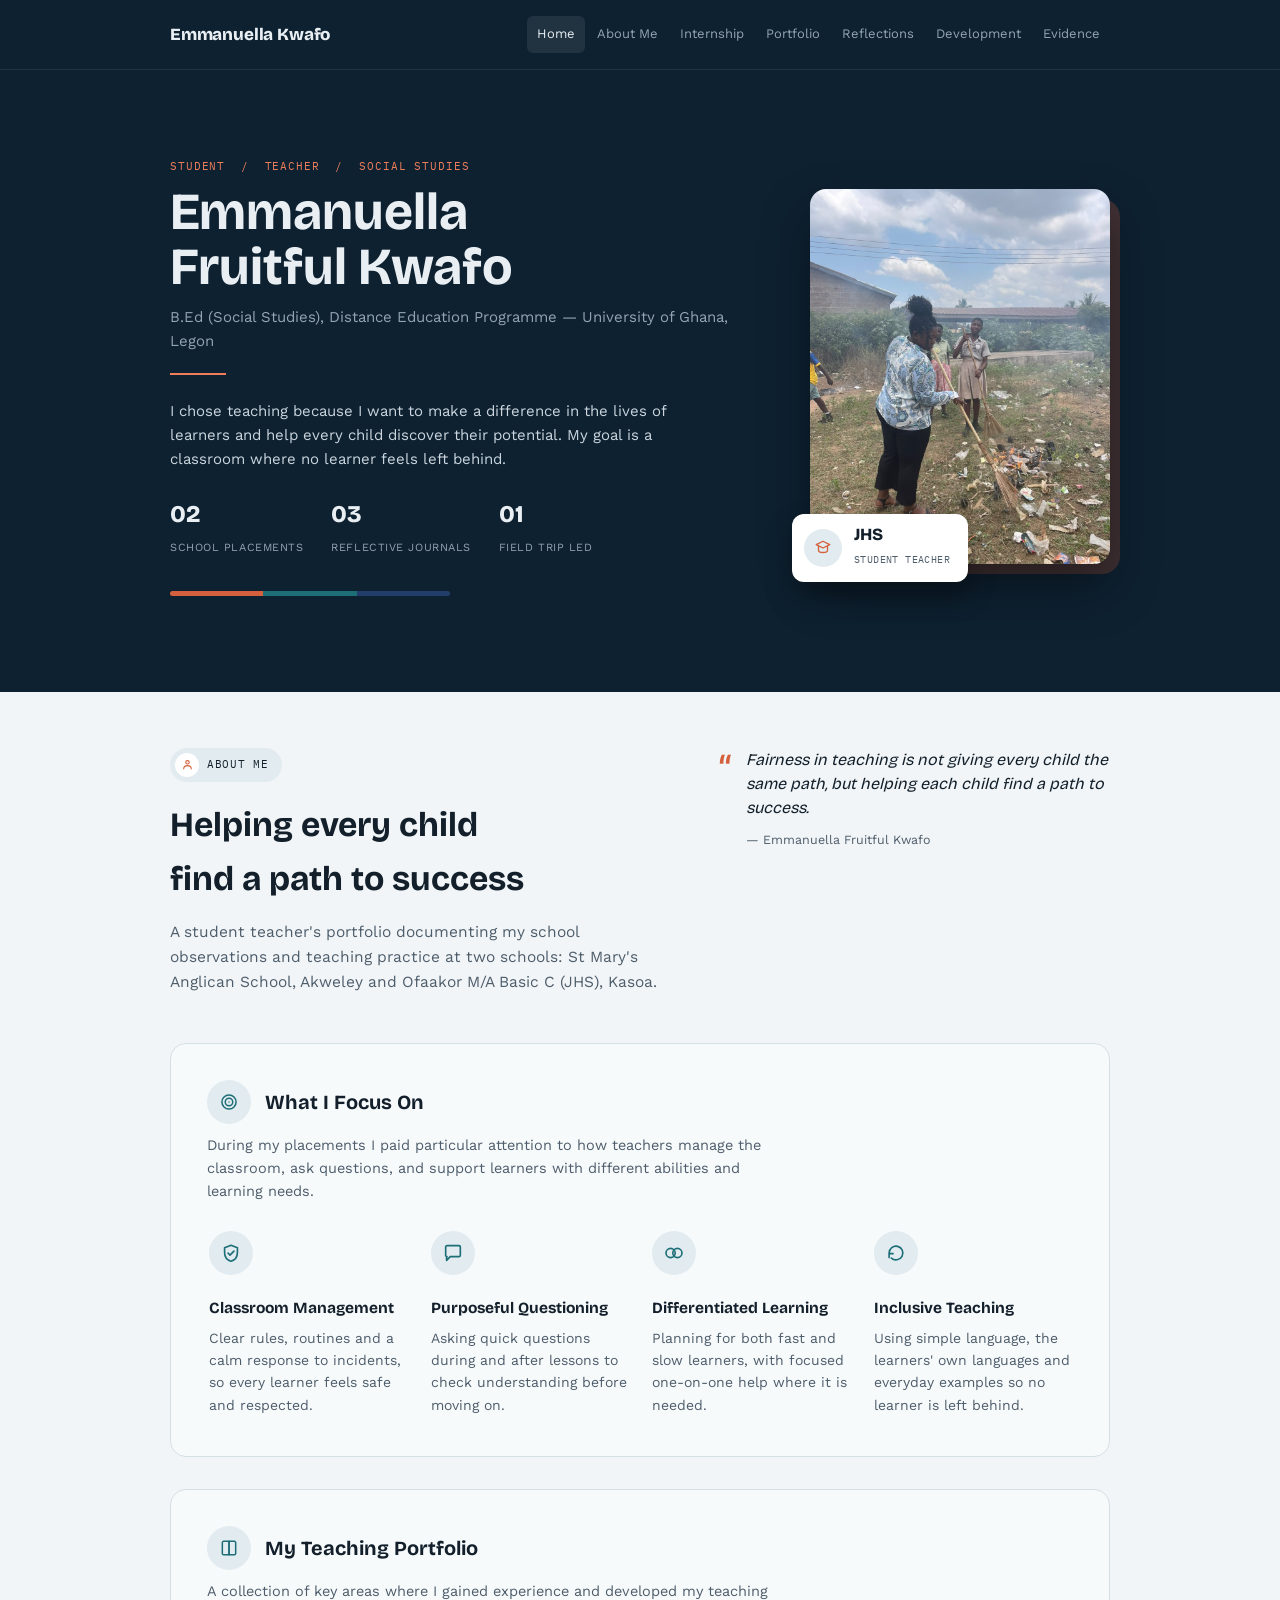
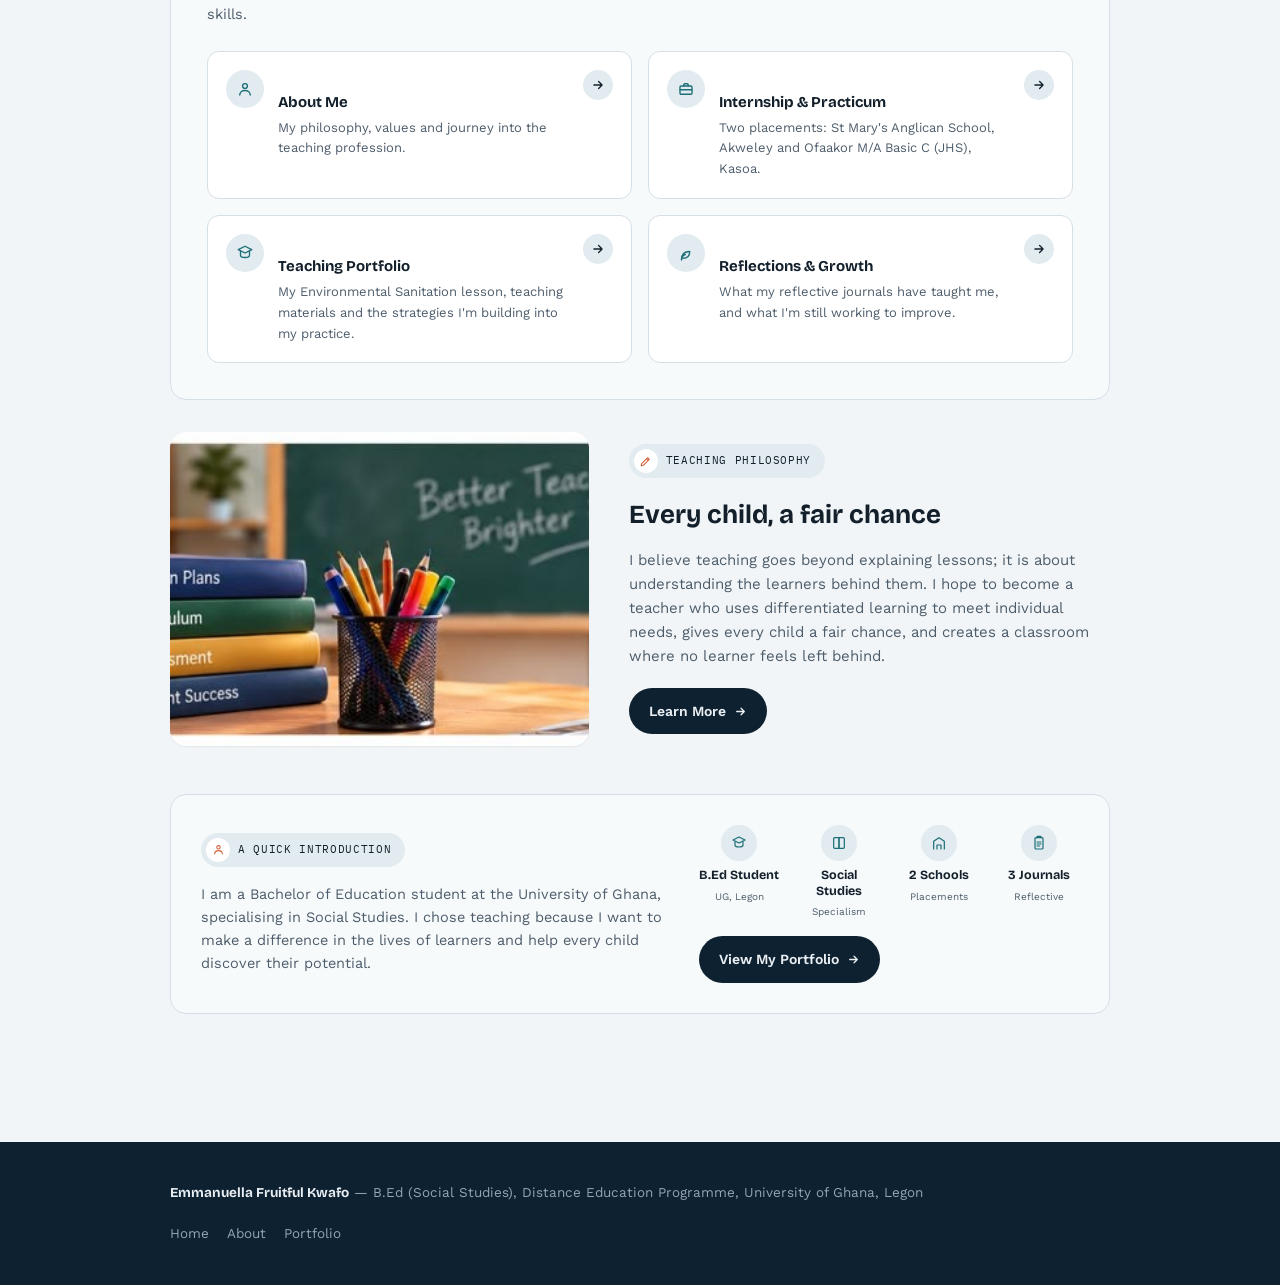
==== commit 57e151c6: "Add Evidence page with journals and mentor score sheets" ====
--- a/site/index.html
+++ b/site/index.html
@@ -21,6 +21,7 @@
       <a href="portfolio.html">Portfolio</a>
       <a href="reflections.html">Reflections</a>
       <a href="development.html">Development</a>
+      <a href="evidence.html">Evidence</a>
     </nav>
   </div>
 </header>
--- a/site/styles.css
+++ b/site/styles.css
@@ -698,3 +698,12 @@
 @media (max-width:600px){.photo-pair{grid-template-columns:1fr;}}
 .school-num{font-family:var(--font-mono);font-size:11px;text-transform:uppercase;letter-spacing:.05em;color:var(--gold);}
 .grid-cards.cards-4{grid-template-columns:repeat(auto-fill,minmax(min(100%,300px),1fr));}
+/* evidence page: scanned journal pages */
+.page-grid{display:grid;grid-template-columns:repeat(auto-fill,minmax(110px,1fr));gap:12px;margin-top:18px;}
+.page-grid a{display:block;border:1px solid var(--border);border-radius:8px;overflow:hidden;background:#fff;box-shadow:var(--shadow);text-decoration:none;transition:transform .15s;}
+.page-grid a:hover{transform:translateY(-2px);}
+.page-grid img{width:100%;aspect-ratio:3/4;object-fit:contain;background:#fff;display:block;}
+.page-grid span{display:block;font-family:var(--font-mono);font-size:10px;text-transform:uppercase;letter-spacing:.04em;text-align:center;padding:6px 4px;color:#4E5D6B;border-top:1px solid #E3E9ED;}
+.doc-row{display:flex;flex-wrap:wrap;gap:16px;align-items:center;justify-content:space-between;}
+.doc-row .panel-intro{margin-bottom:0;flex:1;min-width:240px;}
+.evidence-card .evidence-photo.is-sheet{object-fit:contain;background:#fff;}
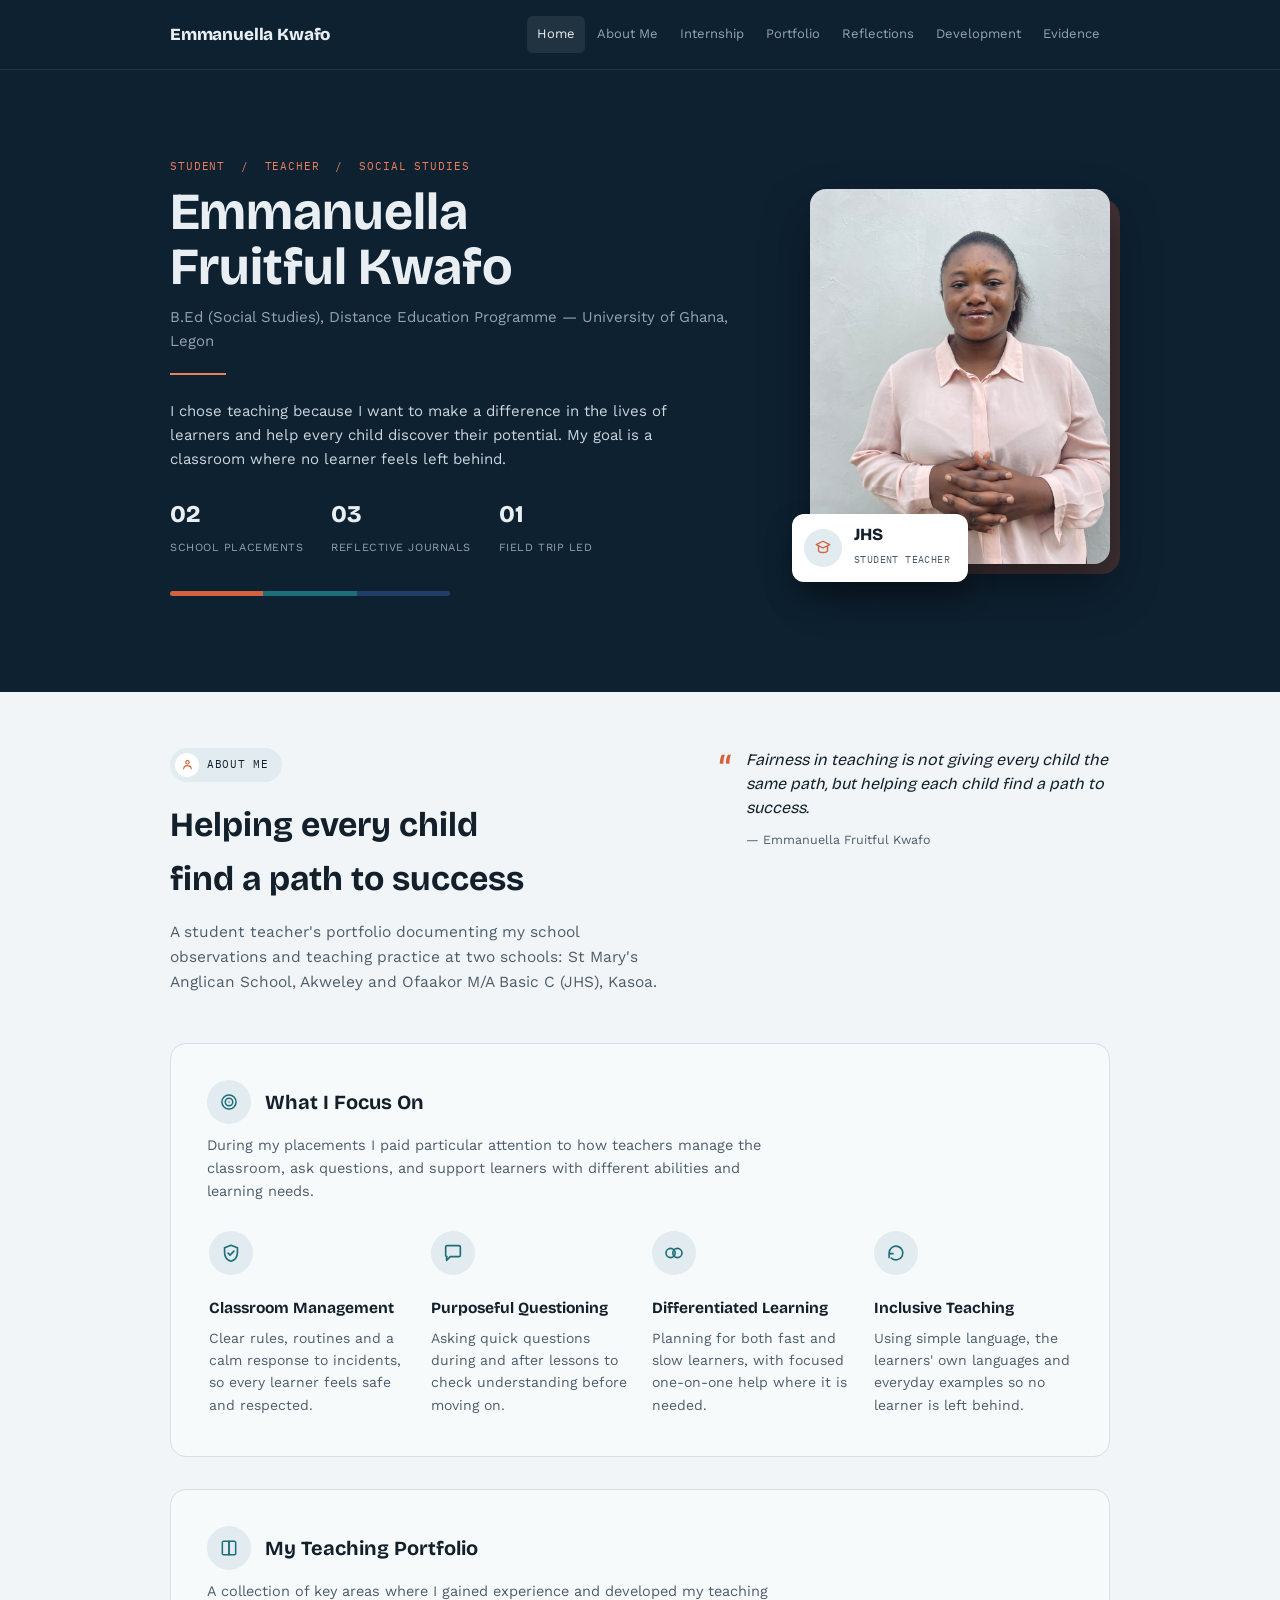
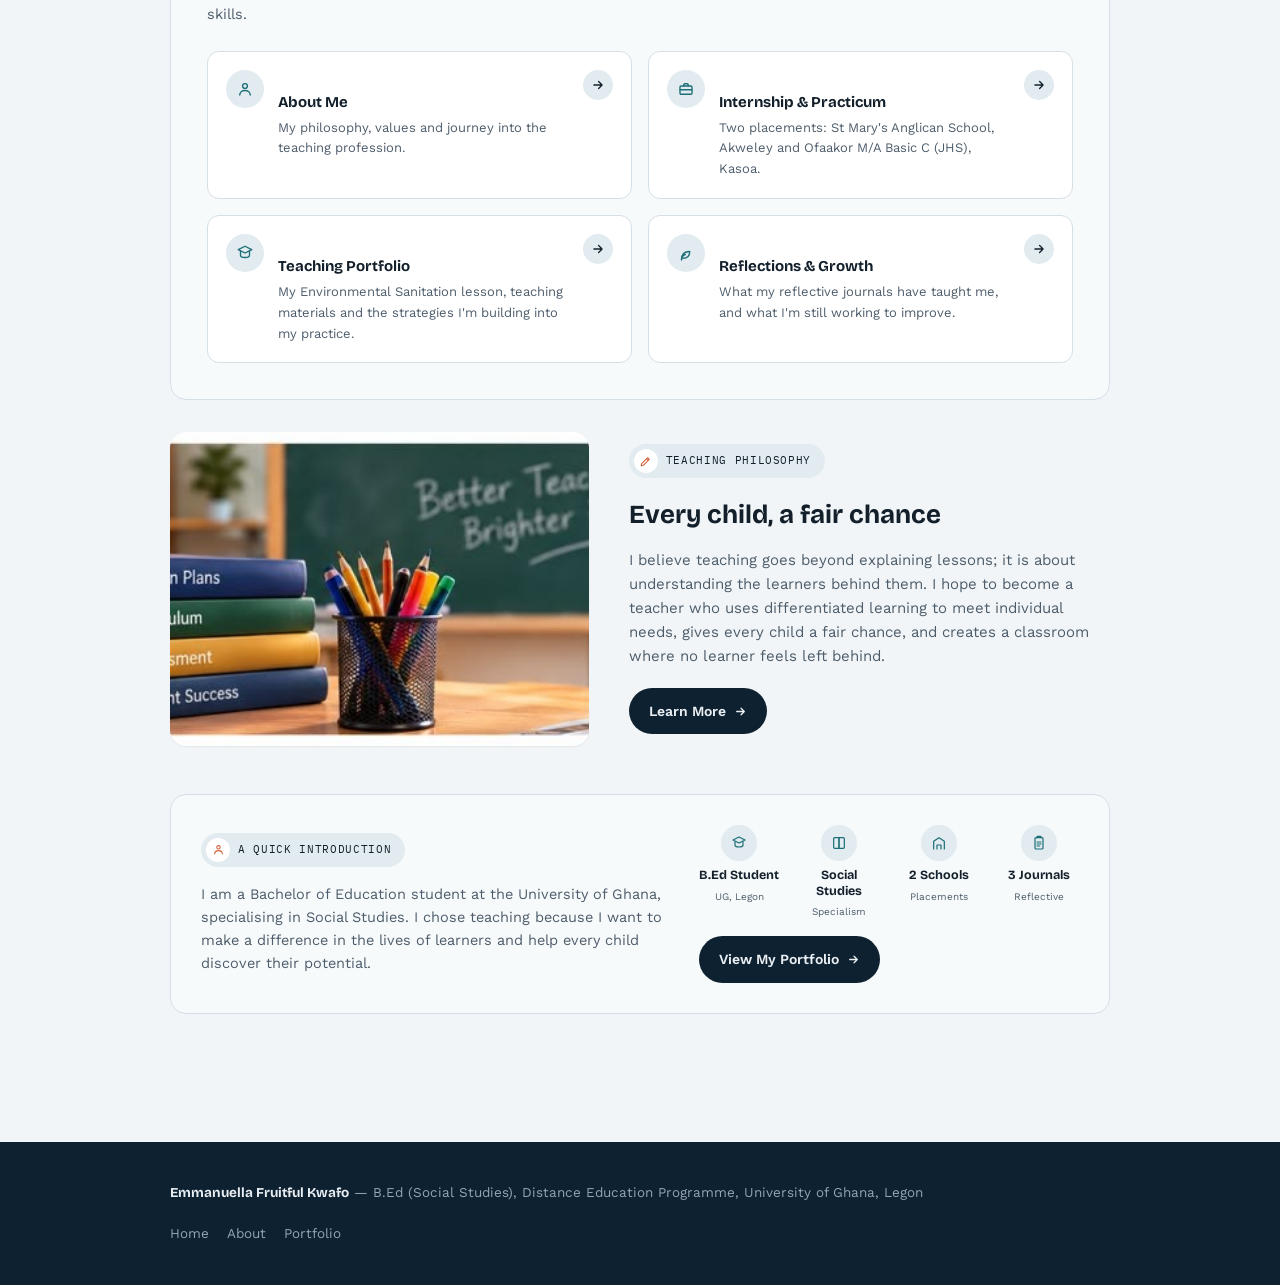
==== commit faa9c3be: "Use Emmanuella's portrait on the Home and About pages Co-Authored-By: Claude Opus 5.5 <noreply@anthr" ====
--- a/site/index.html
+++ b/site/index.html
@@ -42,7 +42,7 @@
       <div class="accentbar"><div style="background:var(--gold)"></div><div style="background:var(--green)"></div><div style="background:var(--maroon)"></div></div>
     </div>
     <div class="hero-photo-wrap">
-      <img class="hero-photo" style="object-position:center 30%;" src="assets/clean-up-sweeping.jpg" alt="Emmanuella sweeping alongside a learner during an environmental sanitation field trip">
+      <img class="hero-photo" style="object-position:center 15%;" src="assets/emmanuella.jpg" alt="Portrait of Emmanuella Fruitful Kwafo">
       <div class="hero-badge">
           <div class="badge-icon"><svg width="18" height="18" viewBox="0 0 24 24" fill="none" stroke="currentColor" stroke-width="1.8" stroke-linecap="round" stroke-linejoin="round"><path d="M12 3l9 4.5-9 4.5-9-4.5z"/><path d="M6 10v5c0 1.5 2.7 3 6 3s6-1.5 6-3v-5"/></svg></div>
           <div><b>JHS</b><span>Student Teacher</span></div>
--- a/site/styles.css
+++ b/site/styles.css
@@ -698,6 +698,7 @@
 @media (max-width:600px){.photo-pair{grid-template-columns:1fr;}}
 .school-num{font-family:var(--font-mono);font-size:11px;text-transform:uppercase;letter-spacing:.05em;color:var(--gold);}
 .grid-cards.cards-4{grid-template-columns:repeat(auto-fill,minmax(min(100%,300px),1fr));}
+.grid-cards.cards-2{grid-template-columns:repeat(auto-fit,minmax(min(100%,280px),1fr));}
 /* evidence page: scanned journal pages */
 .page-grid{display:grid;grid-template-columns:repeat(auto-fill,minmax(110px,1fr));gap:12px;margin-top:18px;}
 .page-grid a{display:block;border:1px solid var(--border);border-radius:8px;overflow:hidden;background:#fff;box-shadow:var(--shadow);text-decoration:none;transition:transform .15s;}
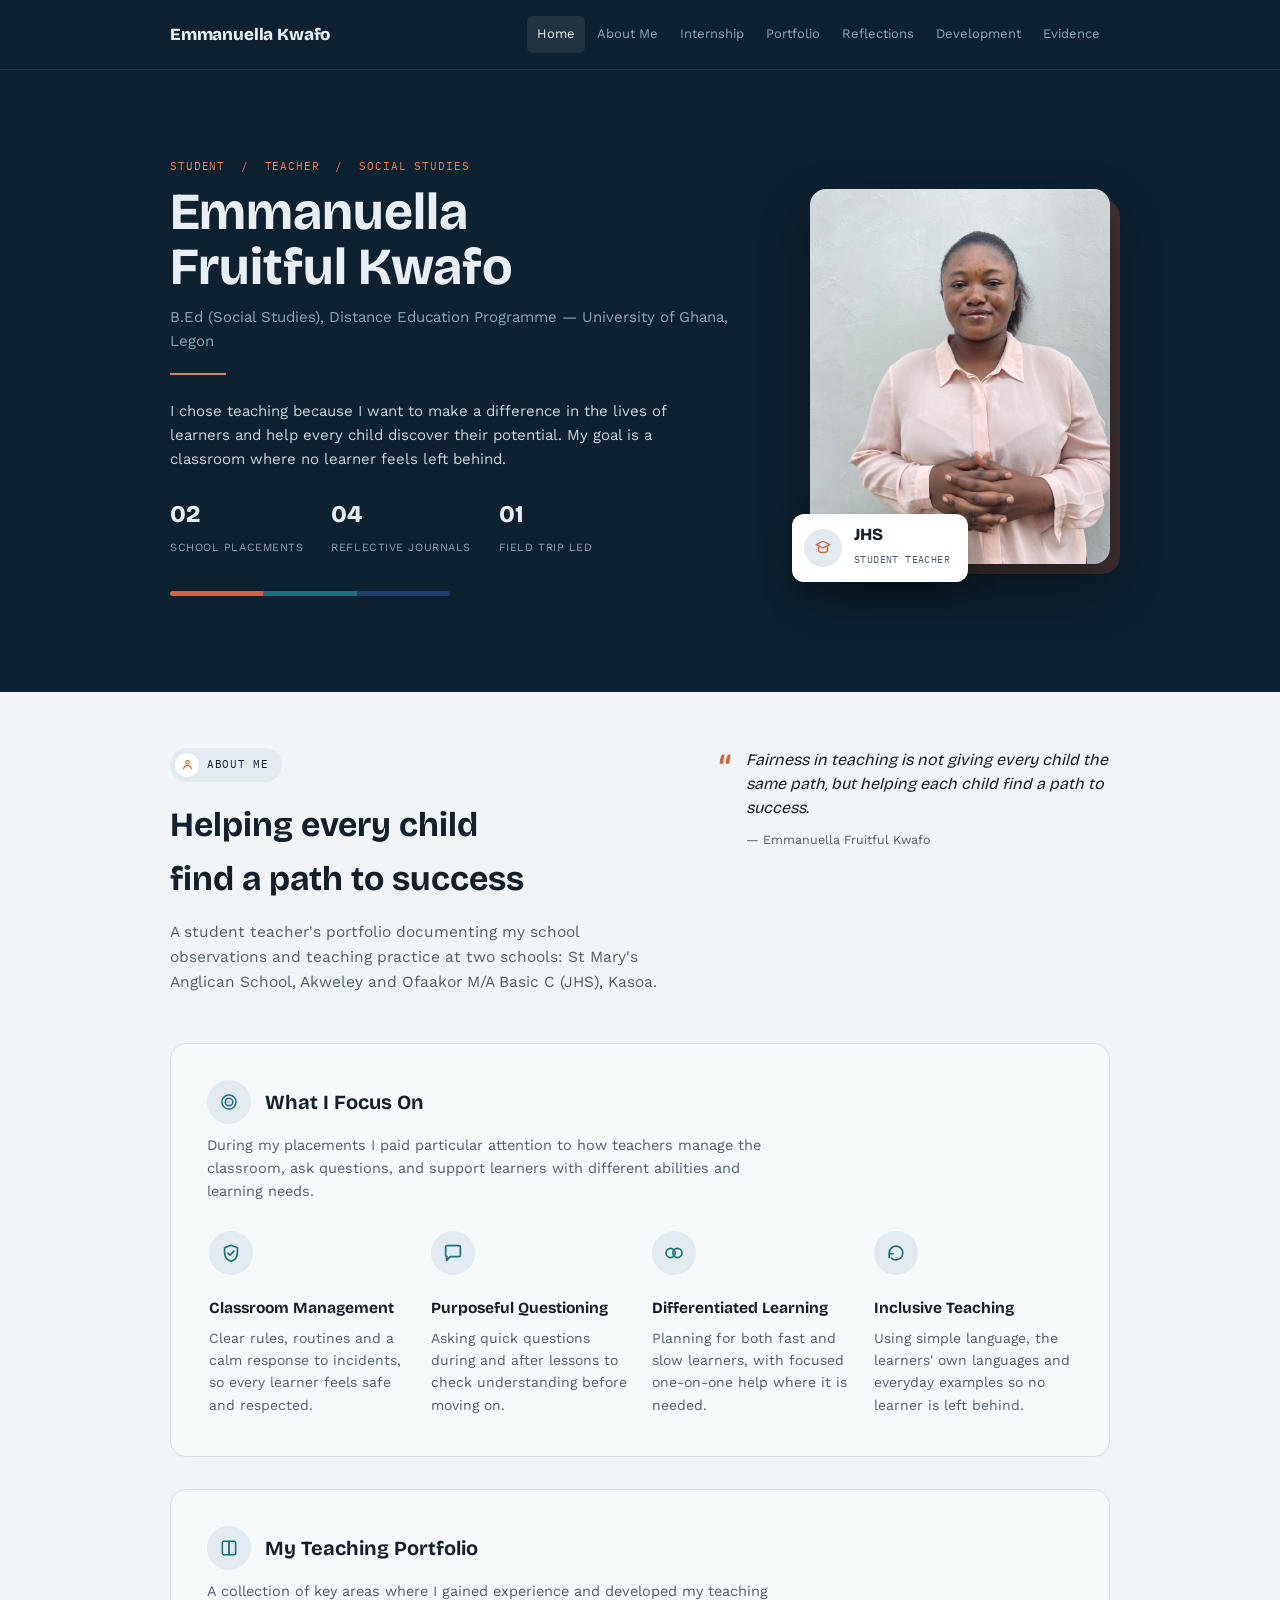
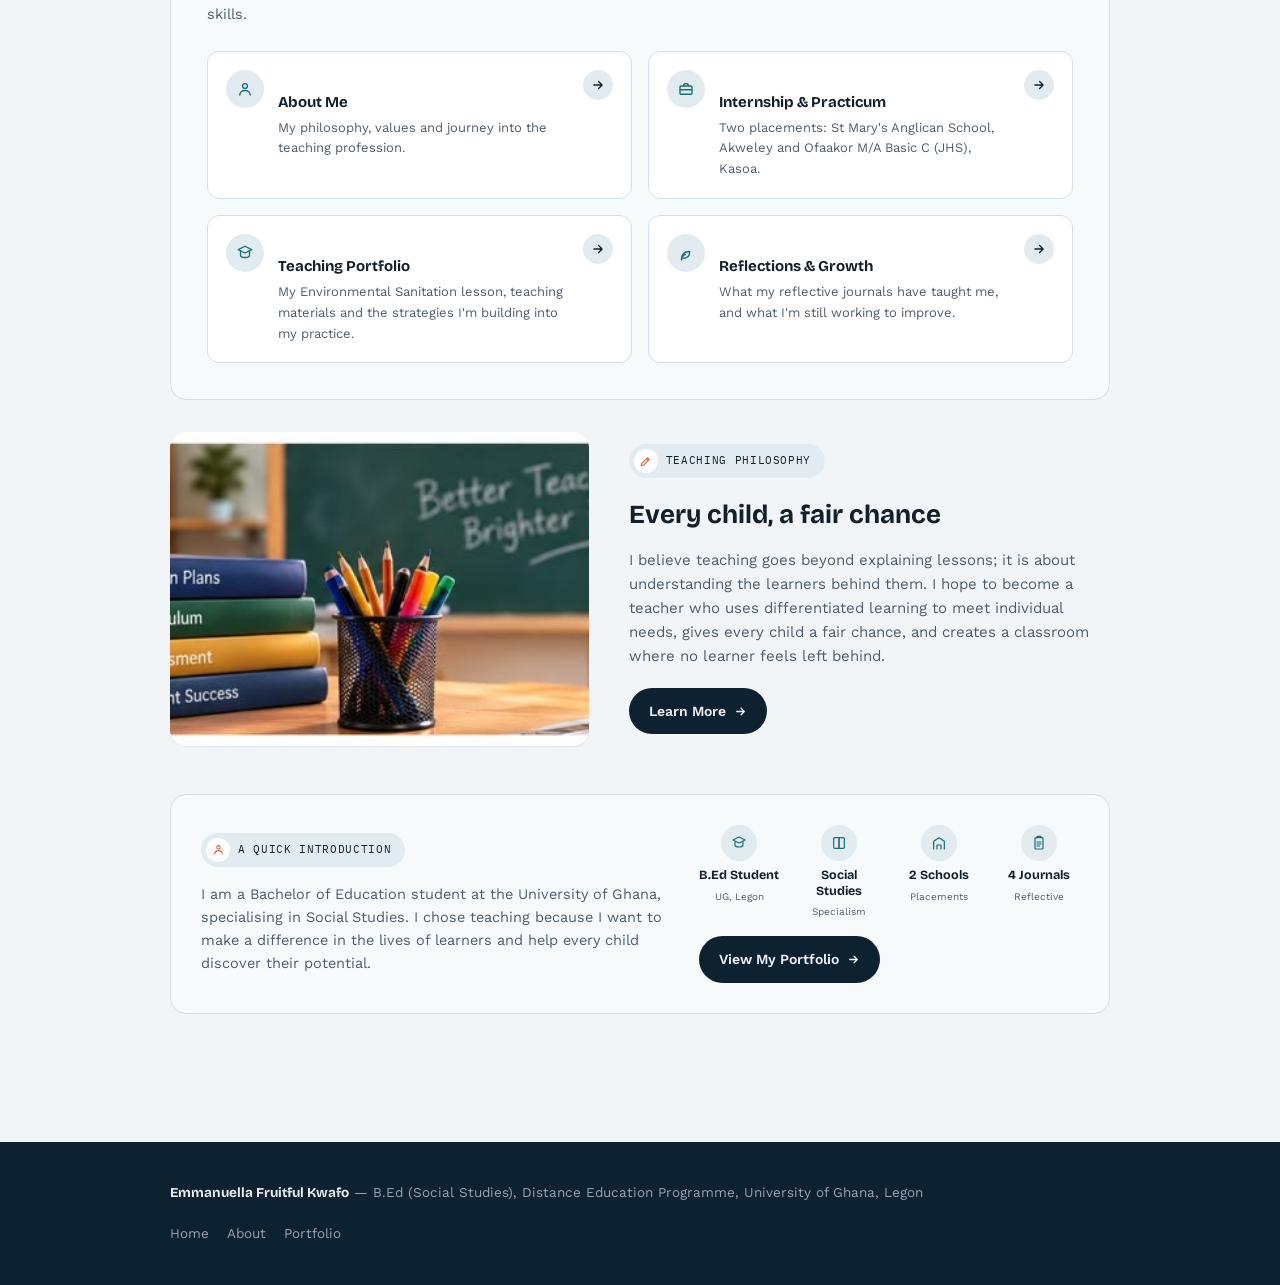
==== commit 62aa6e6e: "Add Year 2 Semester 2 journal and score sheet Co-Authored-By: Claude Opus 5.5 <noreply@anthropic.com" ====
--- a/site/index.html
+++ b/site/index.html
@@ -36,7 +36,7 @@
       <p class="pitch">I chose teaching because I want to make a difference in the lives of learners and help every child discover their potential. My goal is a classroom where no learner feels left behind.</p>
       <div class="stat-row">
         <div class="stat"><b>02</b><span>School Placements</span></div>
-        <div class="stat"><b>03</b><span>Reflective Journals</span></div>
+        <div class="stat"><b>04</b><span>Reflective Journals</span></div>
         <div class="stat"><b>01</b><span>Field Trip Led</span></div>
       </div>
       <div class="accentbar"><div style="background:var(--gold)"></div><div style="background:var(--green)"></div><div style="background:var(--maroon)"></div></div>
@@ -172,7 +172,7 @@
           </div>
           <div class="mini-stat">
             <div class="focus-icon"><svg width="16" height="16" viewBox="0 0 24 24" fill="none" stroke="currentColor" stroke-width="1.8" stroke-linecap="round" stroke-linejoin="round"><rect x="6" y="4" width="12" height="17" rx="1.5"/><path d="M9 4V3a1 1 0 0 1 1-1h4a1 1 0 0 1 1 1v1"/><path d="M9 10.5h6M9 13.5h6M9 16.5h4"/></svg></div>
-            <b>3 Journals</b><span>Reflective</span>
+            <b>4 Journals</b><span>Reflective</span>
           </div>
         </div>
         <a class="btn-dark" href="portfolio.html">View My Portfolio <svg width="13" height="13" viewBox="0 0 24 24" fill="none" stroke="currentColor" stroke-width="2.4" stroke-linecap="round" stroke-linejoin="round"><path d="M5 12h13M13 6l6 6-6 6"/></svg></a>
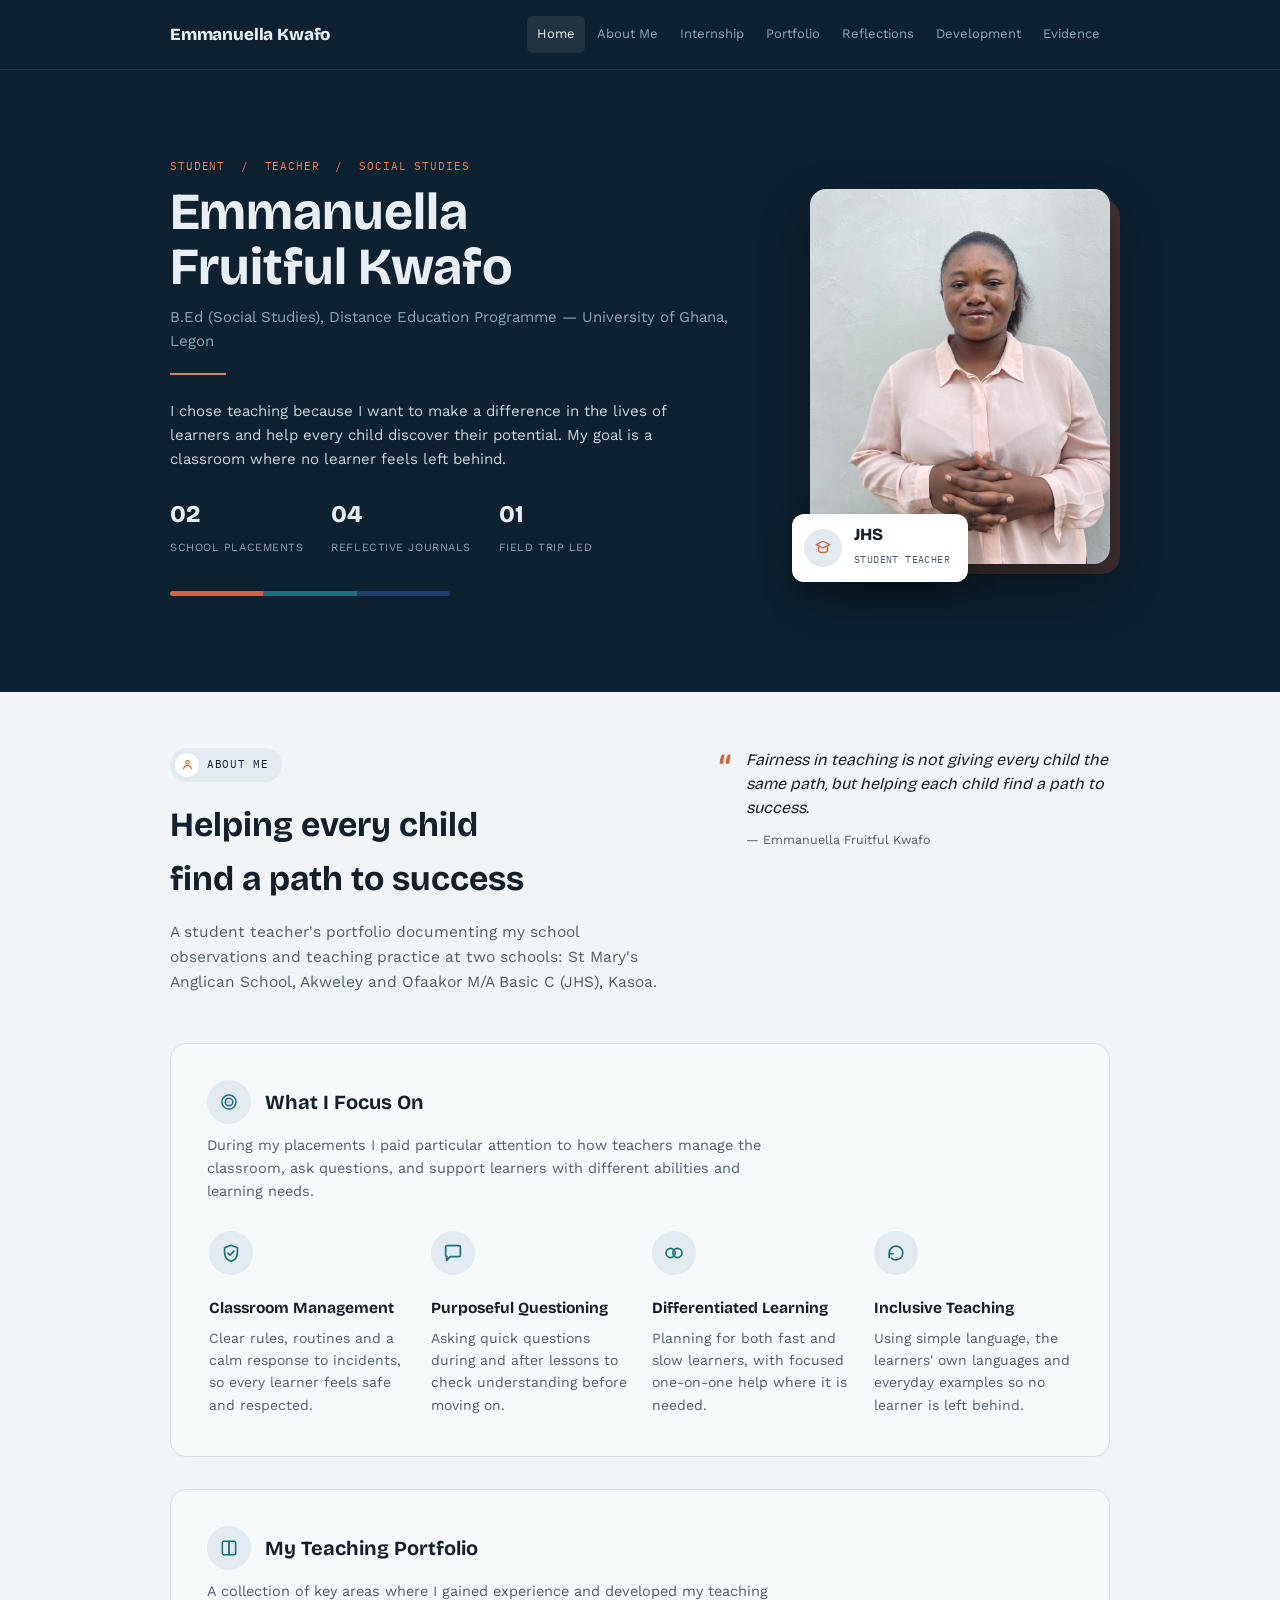
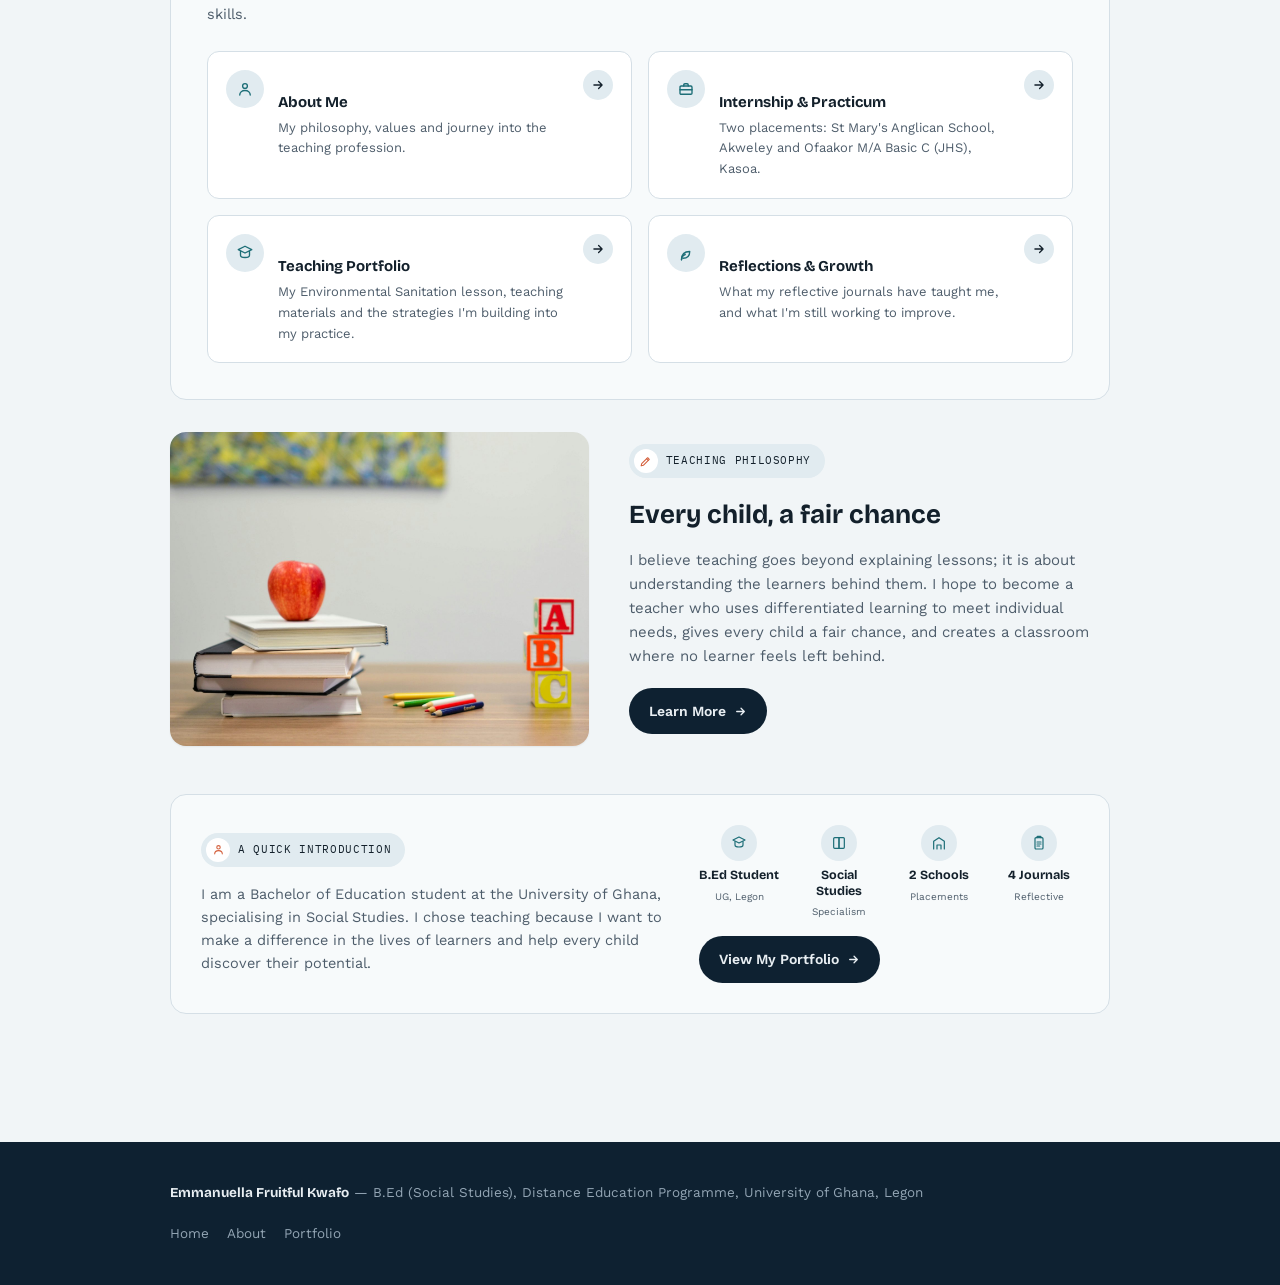
==== commit eda49691: "Replace stock images shared with another portfolio Co-Authored-By: Claude Opus 5.5 <noreply@anthropi" ====
--- a/site/index.html
+++ b/site/index.html
@@ -142,7 +142,7 @@
     </div>
 
     <div class="block philosophy-split">
-      <img class="philosophy-photo" src="assets/philosophy-books-chalkboard.jpg" alt="Stack of teaching books, a pencil cup, and a chalkboard reading Better Teachers Brighter Futures">
+      <img class="philosophy-photo" src="assets/home-apple-books.jpg" alt="An apple on a stack of books beside coloured pencils and ABC blocks">
       <div>
         <div class="pill-eyebrow"><span class="pill-icon"><svg width="13" height="13" viewBox="0 0 24 24" fill="none" stroke="currentColor" stroke-width="2" stroke-linecap="round" stroke-linejoin="round"><path d="M4 20l1-4L16 5l3 3L8 19l-4 1z"/><path d="M14 7l3 3"/></svg></span>Teaching Philosophy</div>
         <h3 style="font-size:clamp(22px,3.2vw,26px);margin-bottom:12px;">Every child, a fair chance</h3>
